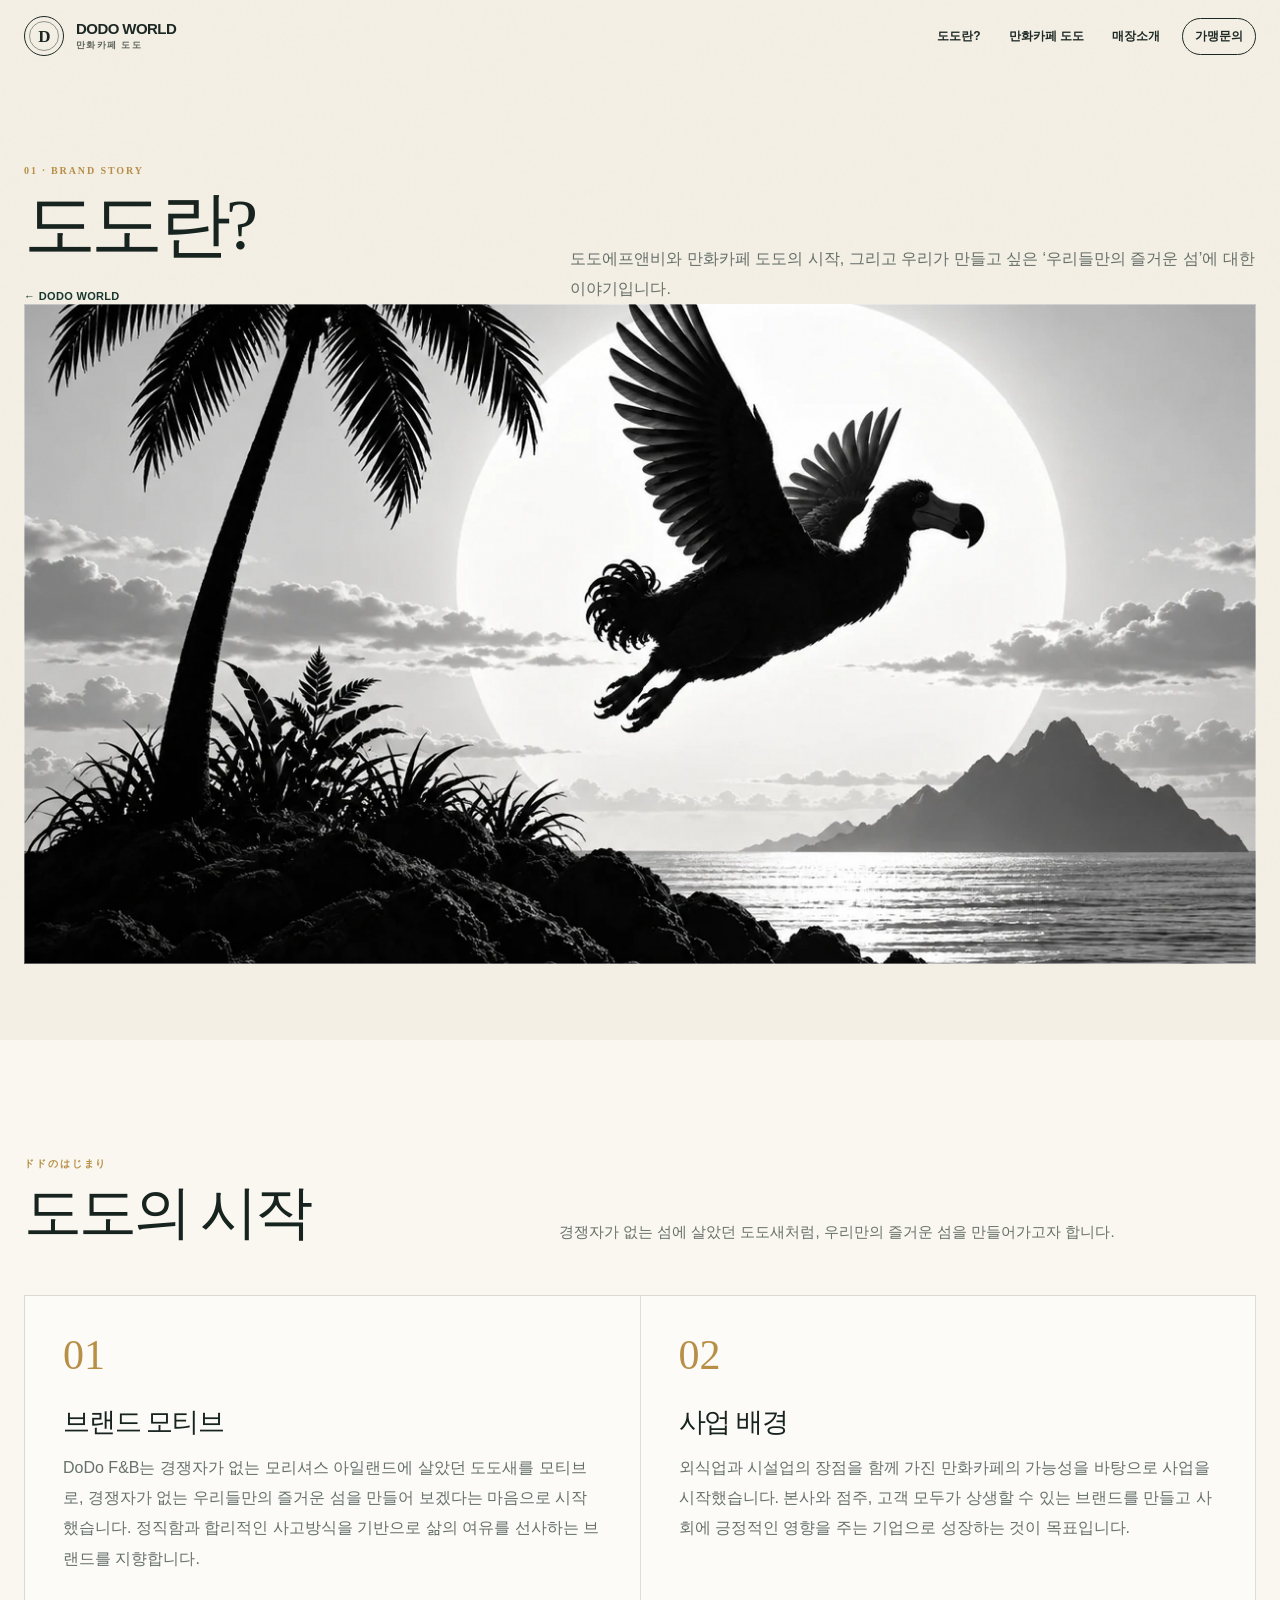
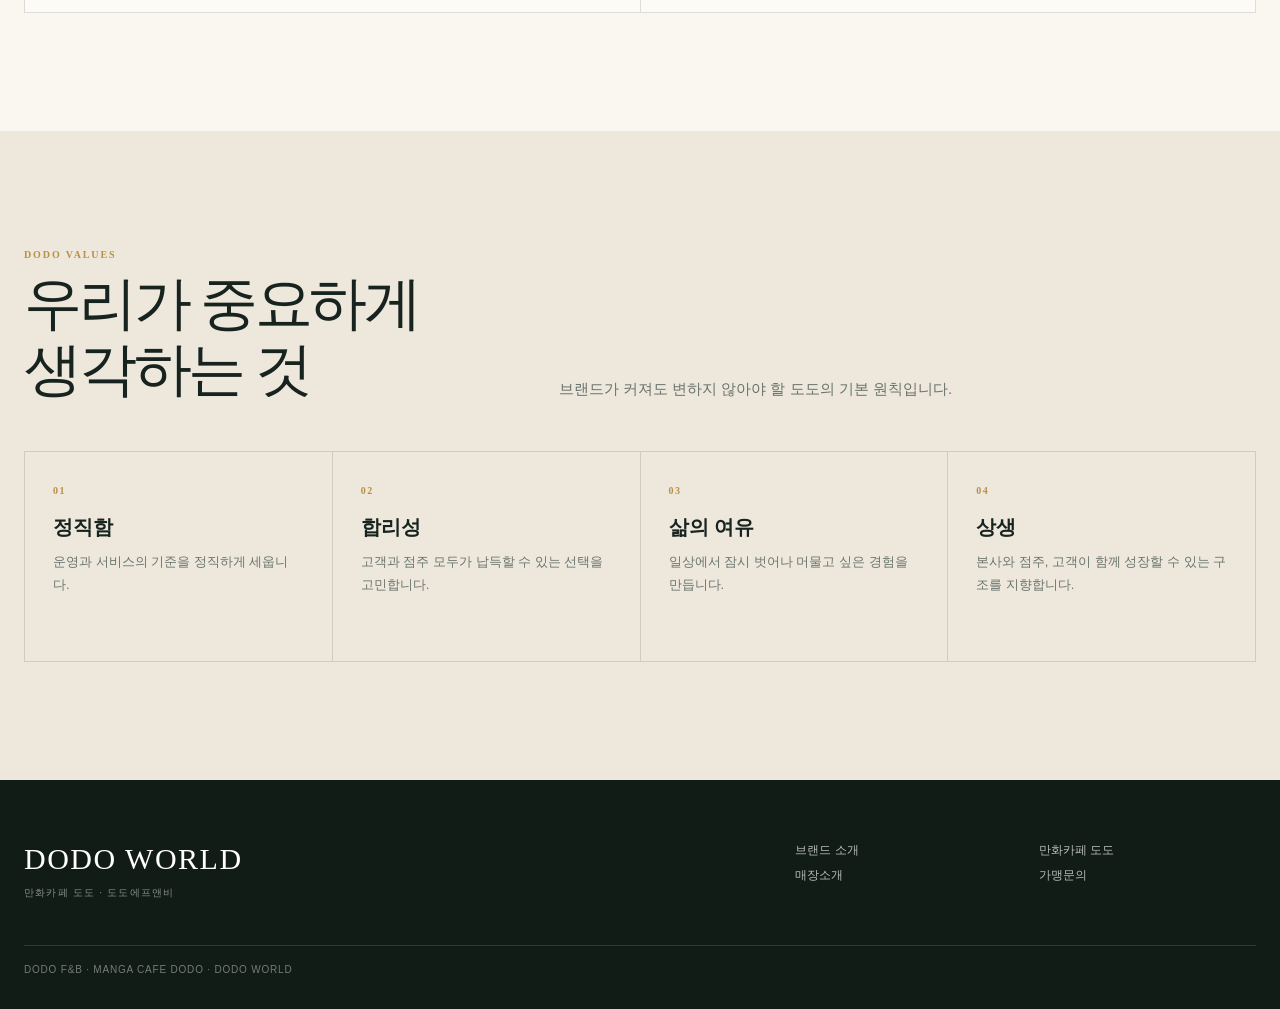
==== about.html @ fb788128 "Add files via upload" ====
<!doctype html><html lang="ko"><head>
<meta charset="utf-8"><meta name="viewport" content="width=device-width,initial-scale=1">
<meta name="theme-color" content="#17372f"><title>도도란? | DODO WORLD</title>
<link rel="stylesheet" href="assets/style.css"><script>
/* DODO V11: CMS 데이터를 문서 파싱과 동시에 먼저 불러와 이미지 표시 지연을 줄입니다. */
window.__DODO_CMS_EARLY__ = fetch("/cms-public/content", {
  method: "GET",
  cache: "no-store",
  credentials: "omit",
  headers: {"Accept":"application/json"}
}).then(function(r){
  if(!r.ok) throw new Error("public cms api failed");
  return r.json();
}).then(function(j){
  if(!j || !j.ok || !j.content) throw new Error("invalid cms response");
  var d = j.content;
  var page = (location.pathname.split("/").pop() || "index.html").toLowerCase();
  var keys = [];

  if(page === "index.html" || page === ""){
    keys = ["home.v2_hero_image", "home.feature3_image"];
  }else if(page === "cafe.html"){
    keys = ["cafe.hero_image", "cafe.food_image"];
  }else if(page === "about.html"){
    keys = ["about.hero_image"];
  }else if(page === "stores.html"){
    keys = ["stores.next_image"];
  }

  window.__DODO_CMS_PRELOAD_HOLD__ = [];
  keys.forEach(function(k){
    var src = d[k];
    if(!src) return;
    var img = new Image();
    img.decoding = "async";
    try { img.fetchPriority = "high"; } catch(e){}
    img.src = src;
    window.__DODO_CMS_PRELOAD_HOLD__.push(img);
  });

  return d;
}).catch(function(){
  return null;
});
</script>
</head><body>
<header class="navbar light">
  <div class="container nav-inner">
    <a class="brand" href="index.html">
      <span class="brand-seal">D</span>
      <span class="brand-copy"><strong data-cms="global.site_name">DODO WORLD</strong><small data-cms="global.logo_subtitle">만화카페 도도</small></span>
    </a>
    <nav class="nav-links">
      <a href="about.html">도도란?</a><a href="cafe.html">만화카페 도도</a><a href="stores.html">매장소개</a><a class="nav-cta" href="franchise.html">가맹문의</a>
    </nav>
    <button class="menu-btn" type="button" aria-label="메뉴">☰</button>
  </div>
  <div class="mobile-menu">
    <a href="about.html">도도란?</a><a href="cafe.html">만화카페 도도</a><a href="stores.html">매장소개</a><a href="franchise.html">가맹문의</a>
  </div>
</header>
<main>
<section class="sub-hero"><div class="container">
  <div class="sub-hero-grid"><div><div class="eyebrow">01 · BRAND STORY</div><h1 data-cms="about.page_title">도도란?</h1><a class="back-link" href="index.html">← DODO WORLD</a></div><p data-cms="about.page_desc">도도에프앤비와 만화카페 도도의 시작, 그리고 우리가 만들고 싶은 우리들만의 즐거운 섬에 대한 이야기입니다.</p></div>
  <div class="sub-photo reveal"><img data-cms-src="about.hero_image" src="assets/images/v2-dodo.webp" alt=""></div>
</div></section>

<section class="section"><div class="container">
  <div class="section-head reveal"><div><div class="eyebrow" data-cms="about.v2_jp">ドドのはじまり</div><h2 data-cms="about.begin_title">도도의 시작</h2></div><p data-cms="about.v2_quote">경쟁자가 없는 섬에 살았던 도도새처럼, 우리만의 즐거운 섬을 만들어가고자 합니다.</p></div>
  <div class="editorial-grid">
    <article class="editorial-card reveal"><div class="editorial-no">01</div><h3 data-cms="about.motif_title">브랜드 모티브</h3><p data-cms="about.motif_desc">DoDo F&B는 경쟁자가 없는 모리셔스 아일랜드에 살았던 도도새를 모티브로 시작했습니다.</p></article>
    <article class="editorial-card reveal"><div class="editorial-no">02</div><h3 data-cms="about.background_title">사업 배경</h3><p data-cms="about.background_desc">외식업과 시설업의 장점을 함께 가진 만화카페의 가능성을 바탕으로 사업을 시작했습니다.</p></article>
  </div>
</div></section>

<section class="section alt" data-cms-visible="about.show_values"><div class="container">
  <div class="section-head reveal"><div><div class="eyebrow">DODO VALUES</div><h2 data-cms="about.values_title" data-cms-html="1">우리가 중요하게<br>생각하는 것</h2></div><p data-cms="about.values_desc">브랜드가 커져도 변하지 않아야 할 도도의 기본 원칙입니다.</p></div>
  <div class="content-list">
    <div class="content-item reveal"><span>01</span><h3 data-cms="about.value1_title">정직함</h3><p data-cms="about.value1_desc">운영과 서비스의 기준을 정직하게 세웁니다.</p></div>
    <div class="content-item reveal"><span>02</span><h3 data-cms="about.value2_title">합리성</h3><p data-cms="about.value2_desc">고객과 점주 모두가 납득할 수 있는 선택을 고민합니다.</p></div>
    <div class="content-item reveal"><span>03</span><h3 data-cms="about.value3_title">삶의 여유</h3><p data-cms="about.value3_desc">일상에서 잠시 벗어나 머물고 싶은 경험을 만듭니다.</p></div>
    <div class="content-item reveal"><span>04</span><h3 data-cms="about.value4_title">상생</h3><p data-cms="about.value4_desc">본사와 점주, 고객이 함께 성장할 수 있는 구조를 지향합니다.</p></div>
  </div>
</div></section>
</main><footer class="footer"><div class="container">
  <div class="footer-grid">
    <div><div class="footer-brand">DODO WORLD<small>만화카페 도도 · 도도에프앤비</small></div></div>
    <div class="footer-links"><a href="about.html">브랜드 소개</a><a href="cafe.html">만화카페 도도</a><a href="stores.html">매장소개</a><a href="franchise.html">가맹문의</a></div>
  </div>
  <div class="footer-bottom" data-cms="global.footer">DODO F&B · MANGA CAFE DODO · DODO WORLD</div>
</div></footer>
<script src="assets/default-content.js"></script><script src="assets/cms.js?v=20261021-v11"></script><script src="assets/app.js"></script></body></html>
---- assets/style.css ----
:root{
  --forest:#17372f;
  --forest-2:#24483e;
  --gold:#b78f47;
  --paper:#f4efe4;
  --paper-soft:#faf7f0;
  --ink:#1c2824;
  --ink-soft:#58635e;
  --line:rgba(28,40,36,.14);
  --white:#fff;
  --heading-color:#1c2824;
  --body-color:#1c2824;
  --muted-color:#68716b;
  --nav-color:#2f413a;
  --body-size:16px;
  --h1-size:76px;
  --h2-size:58px;
  --card-title-size:24px;
  --radius:26px;
  --shadow:0 28px 90px rgba(17,31,26,.13);
  --soft-shadow:0 12px 38px rgba(17,31,26,.07);
}
*{box-sizing:border-box}
html{scroll-behavior:smooth}
body{
  margin:0;background:var(--paper-soft);color:var(--body-color);font-size:var(--body-size);
  font-family:Pretendard,"Noto Sans KR","Apple SD Gothic Neo","Malgun Gothic",sans-serif;
  -webkit-font-smoothing:antialiased;text-rendering:optimizeLegibility;
}
body:before{
  content:"";position:fixed;inset:0;pointer-events:none;z-index:9999;opacity:.025;
  background-image:url("data:image/svg+xml,%3Csvg viewBox='0 0 180 180' xmlns='http://www.w3.org/2000/svg'%3E%3Cfilter id='n'%3E%3CfeTurbulence type='fractalNoise' baseFrequency='.8' numOctaves='3' stitchTiles='stitch'/%3E%3C/filter%3E%3Crect width='100%25' height='100%25' filter='url(%23n)' opacity='.5'/%3E%3C/svg%3E")
}
a{color:inherit;text-decoration:none}
img{display:block;width:100%;height:100%;object-fit:cover}
button,input,textarea,select{font:inherit}
.container{width:min(1240px,calc(100% - 48px));margin:auto}
.serif{font-family:"Noto Serif KR","Nanum Myeongjo","Times New Roman",serif}
.eyebrow{font:700 10px/1.2 Georgia,serif;letter-spacing:.19em;color:var(--gold)}
.jp{font-family:"Noto Serif JP","Yu Mincho","Hiragino Mincho ProN",serif;letter-spacing:.12em}
.cms-hidden{display:none!important}

/* NAV */
.navbar{
  position:fixed;top:0;left:0;right:0;z-index:1000;padding:16px 0;
  transition:.35s ease;color:#fff;
}
.navbar.is-scrolled{background:rgba(248,245,237,.9);backdrop-filter:blur(18px);border-bottom:1px solid var(--line);color:var(--ink)}
.navbar.light{color:var(--ink)}
.nav-inner{display:flex;align-items:center;justify-content:space-between;gap:24px}
.brand{display:flex;align-items:center;gap:12px;font-weight:900;letter-spacing:-.035em}
.brand-seal{
  width:40px;height:40px;display:grid;place-items:center;border-radius:50%;
  border:1px solid currentColor;font:700 17px/1 Georgia,serif;position:relative
}
.brand-seal:after{content:"";position:absolute;inset:4px;border:1px solid currentColor;border-radius:50%;opacity:.45}
.brand-copy strong{display:block;font-size:15px}
.brand-copy small{display:block;font-size:9px;letter-spacing:.15em;opacity:.7;margin-top:2px}
.nav-links{display:flex;align-items:center;gap:4px}
.nav-links a{padding:9px 12px;border-radius:999px;font-size:12px;font-weight:800}
.nav-links a:hover{background:rgba(255,255,255,.12)}
.navbar.is-scrolled .nav-links a:hover,.navbar.light .nav-links a:hover{background:rgba(23,55,47,.07)}
.nav-links .nav-cta{border:1px solid currentColor;margin-left:6px}
.menu-btn{display:none;border:0;background:transparent;color:inherit;font-size:21px;cursor:pointer;padding:6px}
.mobile-menu{display:none}

/* HOME HERO */
.home-hero{min-height:100svh;position:relative;overflow:hidden;background:#101915}
.hero-media{position:absolute;inset:0}
.hero-media img{filter:saturate(.82) contrast(1.03);transform:scale(1.015)}
.hero-media:after{
  content:"";position:absolute;inset:0;
  background:linear-gradient(90deg,rgba(8,20,16,.88) 0%,rgba(8,20,16,.64) 40%,rgba(8,20,16,.10) 78%,rgba(8,20,16,.26) 100%)
}
.hero-content{position:relative;z-index:2;min-height:100svh;display:flex;align-items:center;padding:130px 0 84px}
.hero-copy{width:min(720px,72%)}
.hero-copy .eyebrow{color:#d7ba7a;margin-bottom:26px}
.hero-title{
  color:#fff;font-family:"Noto Serif KR","Nanum Myeongjo",serif;font-weight:500;
  font-size:clamp(46px,6.8vw,var(--h1-size));line-height:1.13;letter-spacing:-.058em;margin:0 0 24px
}
.hero-desc{max-width:620px;color:rgba(255,255,255,.73);font-size:16px;line-height:1.85;margin:0 0 34px}
.hero-actions{display:flex;gap:10px;flex-wrap:wrap}
.btn{
  display:inline-flex;align-items:center;justify-content:center;gap:10px;
  min-height:46px;padding:0 18px;border-radius:999px;font-size:12px;font-weight:900;
  transition:.25s ease;border:1px solid transparent
}
.btn-primary{background:#fff;color:#192720}
.btn-primary:hover{transform:translateY(-2px);box-shadow:0 10px 30px rgba(0,0,0,.18)}
.btn-ghost{border-color:rgba(255,255,255,.42);color:#fff;background:rgba(255,255,255,.04)}
.btn-ghost:hover{background:rgba(255,255,255,.10)}
.hero-note{
  position:absolute;right:30px;bottom:40px;z-index:3;color:rgba(255,255,255,.65);
  writing-mode:vertical-rl;font:500 10px/1.4 Georgia,serif;letter-spacing:.2em
}
.hero-ticket{
  position:absolute;right:6%;top:50%;transform:translateY(-50%) rotate(3deg);z-index:3;
  width:170px;padding:18px 16px;background:rgba(247,241,228,.94);color:#23352d;
  border:1px solid rgba(255,255,255,.65);box-shadow:0 18px 50px rgba(0,0,0,.24)
}
.hero-ticket:before,.hero-ticket:after{content:"";position:absolute;left:0;right:0;border-top:1px dashed rgba(35,53,45,.25)}
.hero-ticket:before{top:54px}.hero-ticket:after{bottom:44px}
.ticket-jp{font-family:"Yu Mincho","Noto Serif JP",serif;font-size:13px;letter-spacing:.16em}
.ticket-no{font:400 46px/1 Georgia,serif;margin:26px 0 18px;color:var(--gold)}
.ticket-foot{font-size:9px;letter-spacing:.17em;color:#6b756f}

/* SECTION BASE */
.section{padding:118px 0}
.section.alt{background:#eee8dc}
.section.dark{background:#17251f;color:#fff}
.section-head{display:grid;grid-template-columns:.8fr 1.2fr;gap:70px;align-items:end;margin-bottom:48px}
.section-head h2,.editorial-title{
  color:var(--heading-color);font-family:"Noto Serif KR","Nanum Myeongjo",serif;
  font-size:clamp(36px,5.2vw,var(--h2-size));line-height:1.14;letter-spacing:-.055em;font-weight:500;margin:10px 0 0
}
.section.dark .section-head h2{color:#fff}
.section-head p{margin:0;color:var(--muted-color);line-height:1.9;font-size:15px;max-width:620px}
.section.dark .section-head p{color:rgba(255,255,255,.68)}

/* EXPERIENCE */
.experience-grid{display:grid;grid-template-columns:1.15fr .85fr;gap:18px}
.large-photo,.stack-photo{position:relative;border-radius:var(--radius);overflow:hidden;box-shadow:var(--soft-shadow)}
.large-photo{min-height:610px}
.stack{display:grid;grid-template-rows:1fr 1fr;gap:18px}
.stack-photo{min-height:296px}
.photo-overlay{position:absolute;inset:0;background:linear-gradient(180deg,transparent 42%,rgba(8,21,17,.82))}
.photo-caption{position:absolute;left:24px;right:24px;bottom:22px;color:#fff;z-index:2}
.photo-caption .eyebrow{color:#d6bb84}.photo-caption h3{font-size:var(--card-title-size);letter-spacing:-.04em;margin:7px 0 4px}
.photo-caption p{font-size:12px;line-height:1.65;color:rgba(255,255,255,.75);margin:0}

/* BRAND STORY */
.story-layout{display:grid;grid-template-columns:.92fr 1.08fr;gap:0;border:1px solid var(--line);background:#fff;box-shadow:var(--shadow)}
.story-image{min-height:620px;position:relative}
.story-image .vertical-jp{
  position:absolute;top:26px;left:24px;writing-mode:vertical-rl;background:rgba(250,247,240,.9);
  padding:16px 8px;font-family:"Yu Mincho","Noto Serif JP",serif;font-size:11px;letter-spacing:.14em;color:#344b42
}
.story-copy{padding:70px 64px;display:flex;flex-direction:column;justify-content:center}
.story-copy h2{font-family:"Noto Serif KR","Nanum Myeongjo",serif;font-size:clamp(38px,5vw,62px);font-weight:500;letter-spacing:-.055em;line-height:1.12;margin:10px 0 24px}
.story-copy p{color:#65706a;line-height:1.95;margin:0 0 28px}
.story-rule{display:flex;align-items:center;gap:12px;color:var(--gold);font:700 10px/1 Georgia,serif;letter-spacing:.18em;margin-bottom:10px}
.story-rule:before{content:"";width:44px;height:1px;background:var(--gold)}

/* STORES PREVIEW */
.store-preview-grid,.store-grid{display:grid;grid-template-columns:repeat(3,1fr);gap:18px}
.store-card{background:#fff;border:1px solid var(--line);box-shadow:var(--soft-shadow);overflow:hidden;transition:.28s ease}
.store-card:hover{transform:translateY(-6px);box-shadow:0 22px 58px rgba(17,31,26,.12)}
.store-card .photo{height:340px;position:relative}
.store-card .photo:after{content:"";position:absolute;inset:0;background:linear-gradient(180deg,transparent 55%,rgba(7,17,14,.20))}
.store-card .body{padding:23px}
.store-card h3{font-size:var(--card-title-size);letter-spacing:-.045em;margin:8px 0 9px}
.store-card p{color:#6d7771;font-size:13px;line-height:1.7;margin:0}
.store-detail{display:grid;gap:5px;margin-top:13px;color:#707a74;font-size:11px;line-height:1.6}
.meta{display:flex;gap:6px;flex-wrap:wrap;margin-top:14px}
.tag{font-size:10px;font-weight:800;padding:6px 9px;border-radius:999px;background:#eef0e8;color:#435b50}
.store-map-btn{display:inline-flex;margin-top:15px;font-size:11px;font-weight:900;color:var(--forest);border-bottom:1px solid rgba(23,55,47,.3)}
.store-section-foot{display:flex;justify-content:flex-end;margin-top:24px}

/* FRANCHISE */
.franchise-band{display:grid;grid-template-columns:1.05fr .95fr;min-height:580px;background:#1a2a23;color:#fff;overflow:hidden}
.franchise-visual{position:relative}
.franchise-visual:after{content:"";position:absolute;inset:0;background:linear-gradient(90deg,transparent 45%,rgba(26,42,35,.68))}
.franchise-copy{padding:72px 64px;display:flex;flex-direction:column;justify-content:center}
.franchise-copy .eyebrow{color:#d4b67b}
.franchise-copy h2{font-family:"Noto Serif KR","Nanum Myeongjo",serif;font-size:clamp(38px,5vw,64px);line-height:1.12;letter-spacing:-.055em;font-weight:500;margin:10px 0 22px}
.franchise-copy p{color:rgba(255,255,255,.70);line-height:1.9;margin:0 0 30px}

/* SUBPAGE HERO */
.sub-hero{padding:165px 0 76px;background:#f4efe4}
.sub-hero-grid{display:grid;grid-template-columns:.82fr 1.18fr;gap:70px;align-items:end}
.sub-hero h1{font-family:"Noto Serif KR","Nanum Myeongjo",serif;font-size:clamp(48px,7vw,var(--h1-size));line-height:1.02;font-weight:500;letter-spacing:-.065em;margin:12px 0 0;color:var(--heading-color)}
.sub-hero p{margin:0;color:#66706a;line-height:1.9;font-size:16px}
.sub-photo{height:min(62vw,660px);max-height:660px;overflow:hidden;position:relative}
.sub-photo:after{content:"";position:absolute;inset:0;border:1px solid rgba(255,255,255,.35);pointer-events:none}
.back-link{display:inline-flex;margin-top:28px;font-size:11px;font-weight:900;letter-spacing:.03em;color:var(--forest)}

/* EDITORIAL CARDS */
.editorial-grid{display:grid;grid-template-columns:repeat(2,1fr);border-top:1px solid var(--line);border-left:1px solid var(--line)}
.editorial-card{padding:38px;border-right:1px solid var(--line);border-bottom:1px solid var(--line);background:rgba(255,255,255,.55);min-height:310px}
.editorial-no{font:400 42px/1 Georgia,serif;color:var(--gold)}
.editorial-card h3{font-family:"Noto Serif KR","Nanum Myeongjo",serif;font-size:27px;font-weight:500;letter-spacing:-.04em;margin:28px 0 13px}
.editorial-card p{color:#67716c;line-height:1.9;margin:0}

/* CAFE */
.cafe-mosaic{display:grid;grid-template-columns:1.1fr .9fr;grid-template-rows:330px 330px;gap:14px}
.cafe-mosaic figure{margin:0;overflow:hidden;position:relative}
.cafe-mosaic figure:first-child{grid-row:1/3}
.cafe-mosaic figcaption{position:absolute;left:18px;bottom:16px;background:rgba(247,243,234,.92);padding:8px 11px;font-size:10px;font-weight:900;letter-spacing:.08em}
.content-list{display:grid;grid-template-columns:repeat(4,1fr);border-top:1px solid var(--line);border-left:1px solid var(--line)}
.content-item{padding:28px;border-right:1px solid var(--line);border-bottom:1px solid var(--line);min-height:210px}
.content-item span{font:700 10px/1 Georgia,serif;color:var(--gold);letter-spacing:.16em}
.content-item h3{font-size:20px;margin:16px 0 10px}.content-item p{font-size:13px;line-height:1.75;color:#6a746e;margin:0}
.food-layout{display:grid;grid-template-columns:1fr 1fr;gap:0;background:#fff;border:1px solid var(--line)}
.food-image{min-height:560px}.food-copy{padding:64px;display:flex;flex-direction:column;justify-content:center}
.food-copy h2{font-family:"Noto Serif KR","Nanum Myeongjo",serif;font-size:clamp(38px,5vw,60px);font-weight:500;letter-spacing:-.055em;line-height:1.12;margin:10px 0 20px}
.food-copy p{color:#68716c;line-height:1.9}
.menu-chips{display:flex;flex-wrap:wrap;gap:7px;margin:24px 0}.menu-chips span{font-size:11px;font-weight:800;padding:8px 11px;border:1px solid var(--line);border-radius:999px;background:#faf7f0}

/* FRANCHISE PAGE */
.trust-band{display:grid;grid-template-columns:1fr 1fr;background:#17251f;color:#fff}
.trust-copy{padding:68px}.trust-copy h2{font-family:"Noto Serif KR","Nanum Myeongjo",serif;font-size:clamp(40px,5vw,62px);font-weight:500;letter-spacing:-.055em;line-height:1.1;margin:10px 0 20px}.trust-copy p{color:rgba(255,255,255,.68);line-height:1.9}
.trust-image{min-height:560px}
.form-panel{display:grid;grid-template-columns:.78fr 1.22fr;border:1px solid var(--line);background:#fff}
.form-side{padding:54px;background:#efe8db}.form-side h3{font-family:"Noto Serif KR","Nanum Myeongjo",serif;font-size:34px;line-height:1.2;letter-spacing:-.04em;margin:10px 0 18px}.form-side p{color:#69736d;line-height:1.8}
.form{padding:48px;display:grid;grid-template-columns:1fr 1fr;gap:14px}.field{display:flex;flex-direction:column;gap:7px}.field.full{grid-column:1/-1}.field label{font-size:11px;font-weight:900}.field input,.field select,.field textarea{border:1px solid #d9d1c2;background:#fbf8f2;padding:13px 14px;outline:none}.field textarea{min-height:130px;resize:vertical}
.franchise-contact{display:grid;gap:7px;margin-top:20px;font-size:12px;color:#5f6a64}

/* FOOTER */
.footer{background:#111c17;color:#fff;padding:62px 0 34px}
.footer-grid{display:grid;grid-template-columns:1.2fr .8fr;gap:80px}
.footer-brand{font-family:Georgia,serif;font-size:30px;letter-spacing:.05em}.footer-brand small{display:block;font:500 10px/1.6 Pretendard,sans-serif;color:rgba(255,255,255,.5);letter-spacing:.12em;margin-top:9px}
.footer-links{display:grid;grid-template-columns:1fr 1fr;gap:8px 26px;align-content:start}.footer-links a{font-size:12px;color:rgba(255,255,255,.7)}
.footer-bottom{margin-top:44px;padding-top:18px;border-top:1px solid rgba(255,255,255,.12);font-size:10px;color:rgba(255,255,255,.42);letter-spacing:.08em}

/* REVEAL */
.reveal{opacity:0;transform:translateY(24px);transition:.8s cubic-bezier(.2,.65,.2,1)}
.reveal.show{opacity:1;transform:none}

/* RESPONSIVE */
@media(max-width:980px){
  .nav-links{display:none}.menu-btn{display:block}
  .mobile-menu.open{display:grid;position:fixed;top:68px;left:14px;right:14px;background:#f7f3ea;color:var(--ink);padding:14px;border:1px solid var(--line);box-shadow:var(--shadow);z-index:999}
  .mobile-menu a{padding:12px 10px;border-bottom:1px solid var(--line);font-size:13px;font-weight:800}
  .hero-copy{width:80%}.hero-ticket{display:none}
  .section-head,.sub-hero-grid{grid-template-columns:1fr;gap:20px}
  .experience-grid,.story-layout,.franchise-band,.food-layout,.trust-band,.form-panel{grid-template-columns:1fr}
  .large-photo{min-height:520px}.story-image,.franchise-visual,.food-image,.trust-image{min-height:480px}
  .store-preview-grid,.store-grid{grid-template-columns:1fr 1fr}
  .content-list{grid-template-columns:1fr 1fr}
  .footer-grid{grid-template-columns:1fr;gap:32px}
}
@media(max-width:640px){
  .container{width:min(100% - 28px,1240px)}
  .navbar{padding:11px 0}.brand-seal{width:36px;height:36px}.brand-copy strong{font-size:13px}
  .hero-content{align-items:flex-end;padding:105px 0 68px}
  .hero-copy{width:100%}.hero-title{font-size:clamp(40px,12vw,58px)}.hero-desc{font-size:14px}
  .hero-media:after{background:linear-gradient(180deg,rgba(8,20,16,.15),rgba(8,20,16,.86) 70%)}
  .hero-note{display:none}
  .section{padding:78px 0}
  .section-head{margin-bottom:30px}
  .experience-grid{grid-template-columns:1fr}.large-photo{min-height:470px}.stack-photo{min-height:260px}
  .story-copy,.franchise-copy,.food-copy,.trust-copy{padding:38px 25px}
  .story-image,.franchise-visual,.food-image,.trust-image{min-height:390px}
  .store-preview-grid,.store-grid{grid-template-columns:1fr}
  .store-card .photo{height:300px}
  .sub-hero{padding:125px 0 60px}.sub-photo{height:520px}
  .editorial-grid,.content-list{grid-template-columns:1fr}
  .editorial-card{min-height:auto}
  .cafe-mosaic{grid-template-columns:1fr;grid-template-rows:410px 260px 260px}.cafe-mosaic figure:first-child{grid-row:auto}
  .form{grid-template-columns:1fr;padding:28px}.field.full{grid-column:auto}.form-side{padding:32px 24px}
  .footer{padding-top:48px}.footer-links{grid-template-columns:1fr}
}

/* Real inquiry form */
.privacy-box{margin-top:2px}
.privacy-check{display:flex!important;align-items:flex-start;gap:9px;font-size:12px!important;line-height:1.55;cursor:pointer}
.privacy-check input{width:auto!important;margin-top:2px;accent-color:var(--forest)}
.privacy-detail{margin-top:8px;border-top:1px solid var(--line);padding-top:8px}
.privacy-detail summary{cursor:pointer;font-size:11px;font-weight:800;color:#65706a}
.privacy-detail p{font-size:11px!important;line-height:1.65!important;color:#7a837e!important;margin:8px 0 0!important}
.hp-field{position:absolute!important;left:-9999px!important;width:1px!important;height:1px!important;overflow:hidden!important}
.inquiry-status{display:none;margin-top:10px;padding:12px 14px;border-radius:10px;font-size:12px;line-height:1.6}
.inquiry-status.show{display:block}
.inquiry-status.success{background:#e7f0e9;color:#23513d;border:1px solid #bdd3c4}
.inquiry-status.error{background:#f8e9e7;color:#8b3a33;border:1px solid #e6c6c1}
#inquirySubmit[disabled]{opacity:.58;cursor:not-allowed!important}
#inquirySubmit.is-loading:after{content:"";width:14px;height:14px;border:2px solid rgba(255,255,255,.38);border-top-color:#fff;border-radius:50%;animation:dodoSpin .7s linear infinite;margin-left:4px}
@keyframes dodoSpin{to{transform:rotate(360deg)}}
.hero-ticket{
  display:none !important;
}
/* DODO CMS 이미지 깜빡임 방지
   CMS 최신 이미지가 확정되기 전에는 HTML에 남아 있는 예전 기본 이미지를 숨깁니다. */
img[data-cms-src]{
  visibility:hidden;
  opacity:0;
}
img[data-cms-src].cms-image-ready{
  visibility:visible;
  opacity:1;
  transition:opacity .16s ease;
}
/* 만화카페 도도 - 모바일 메인 이미지 전체 보이기 */
@media (max-width: 640px){
  .sub-photo:has(img[data-cms-src="cafe.hero_image"]){
    height:auto !important;
    max-height:none !important;
  }

  .sub-photo img[data-cms-src="cafe.hero_image"]{
    width:100% !important;
    height:auto !important;
    object-fit:contain !important;
    object-position:center !important;
  }
}
/* 만화카페 도도 - 모바일 대표 이미지 원본 비율 전체 표시 */
@media (max-width:640px){
  .cafe-hero-photo{
    height:auto !important;
    min-height:0 !important;
    max-height:none !important;
    aspect-ratio:auto !important;
    overflow:visible !important;
  }

  .cafe-hero-photo img{
    display:block !important;
    width:100% !important;
    height:auto !important;
    max-height:none !important;
    object-fit:contain !important;
    object-position:center center !important;
  }
}
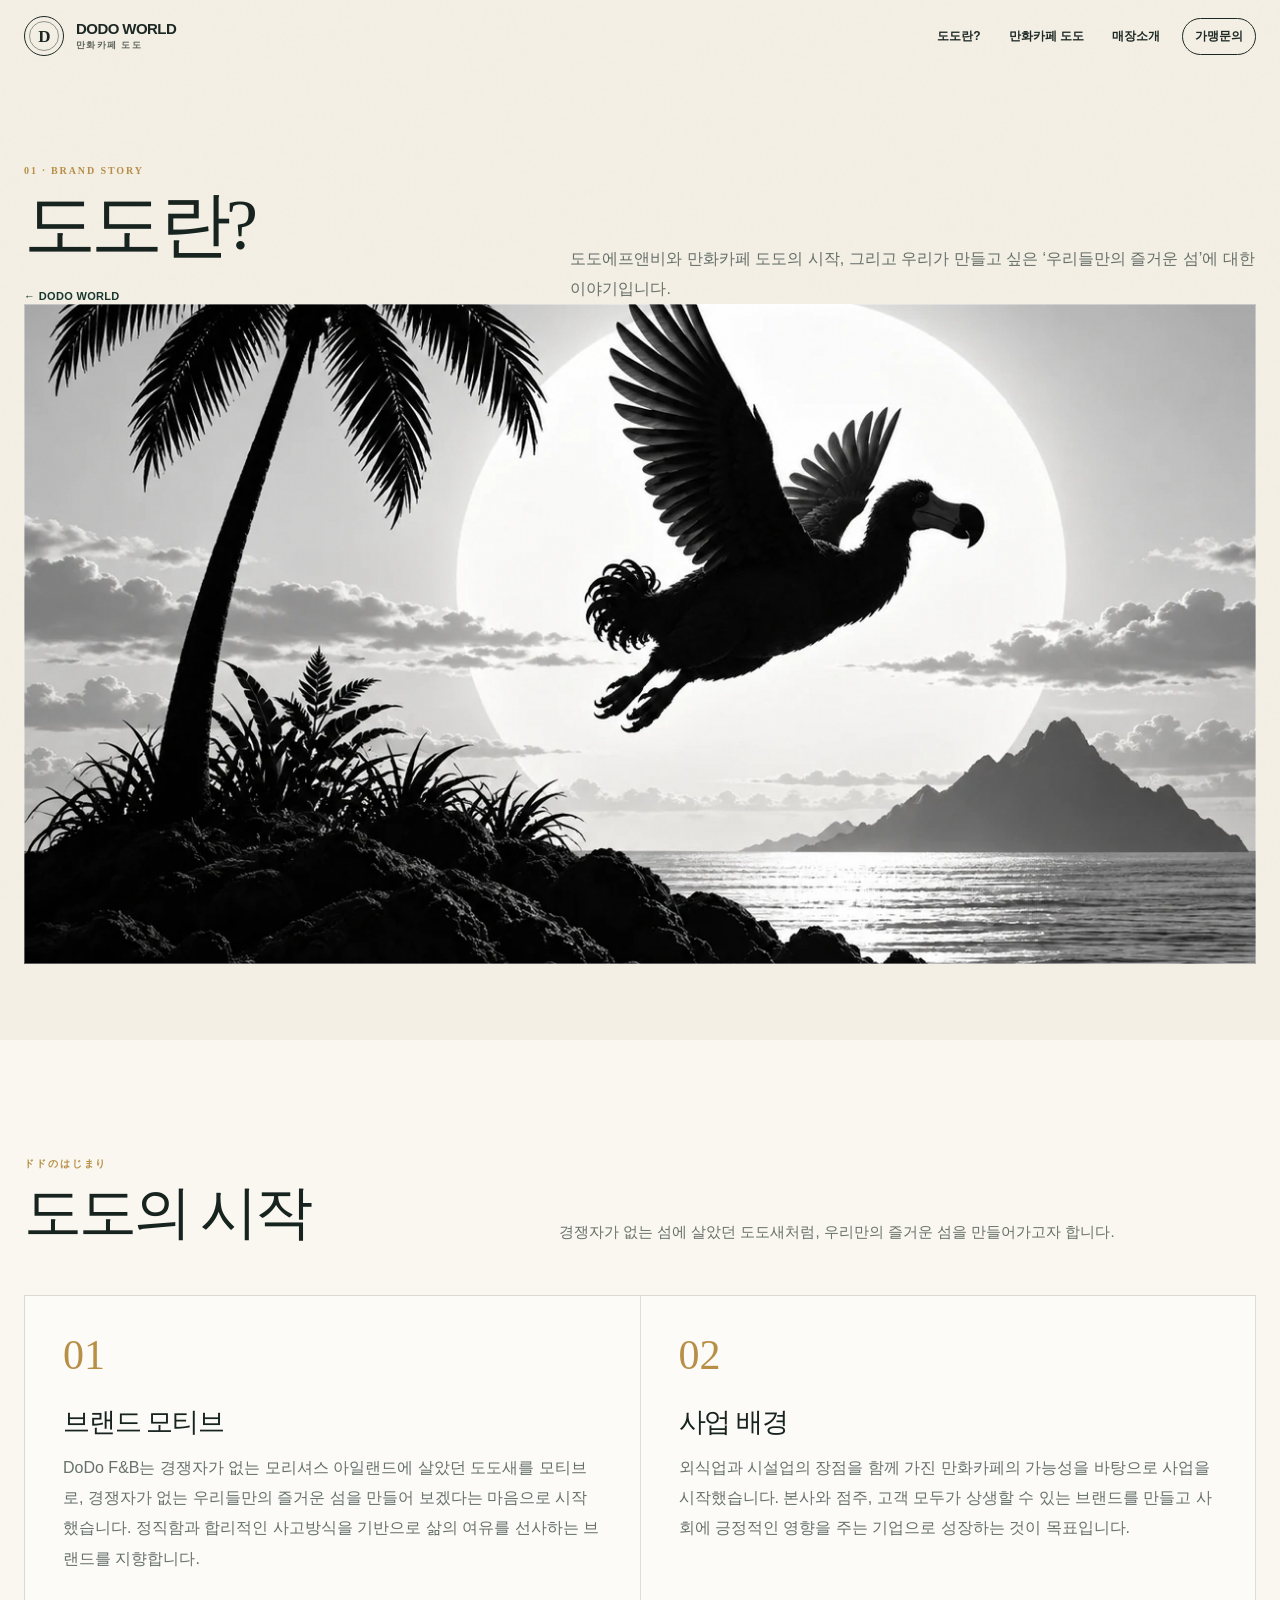
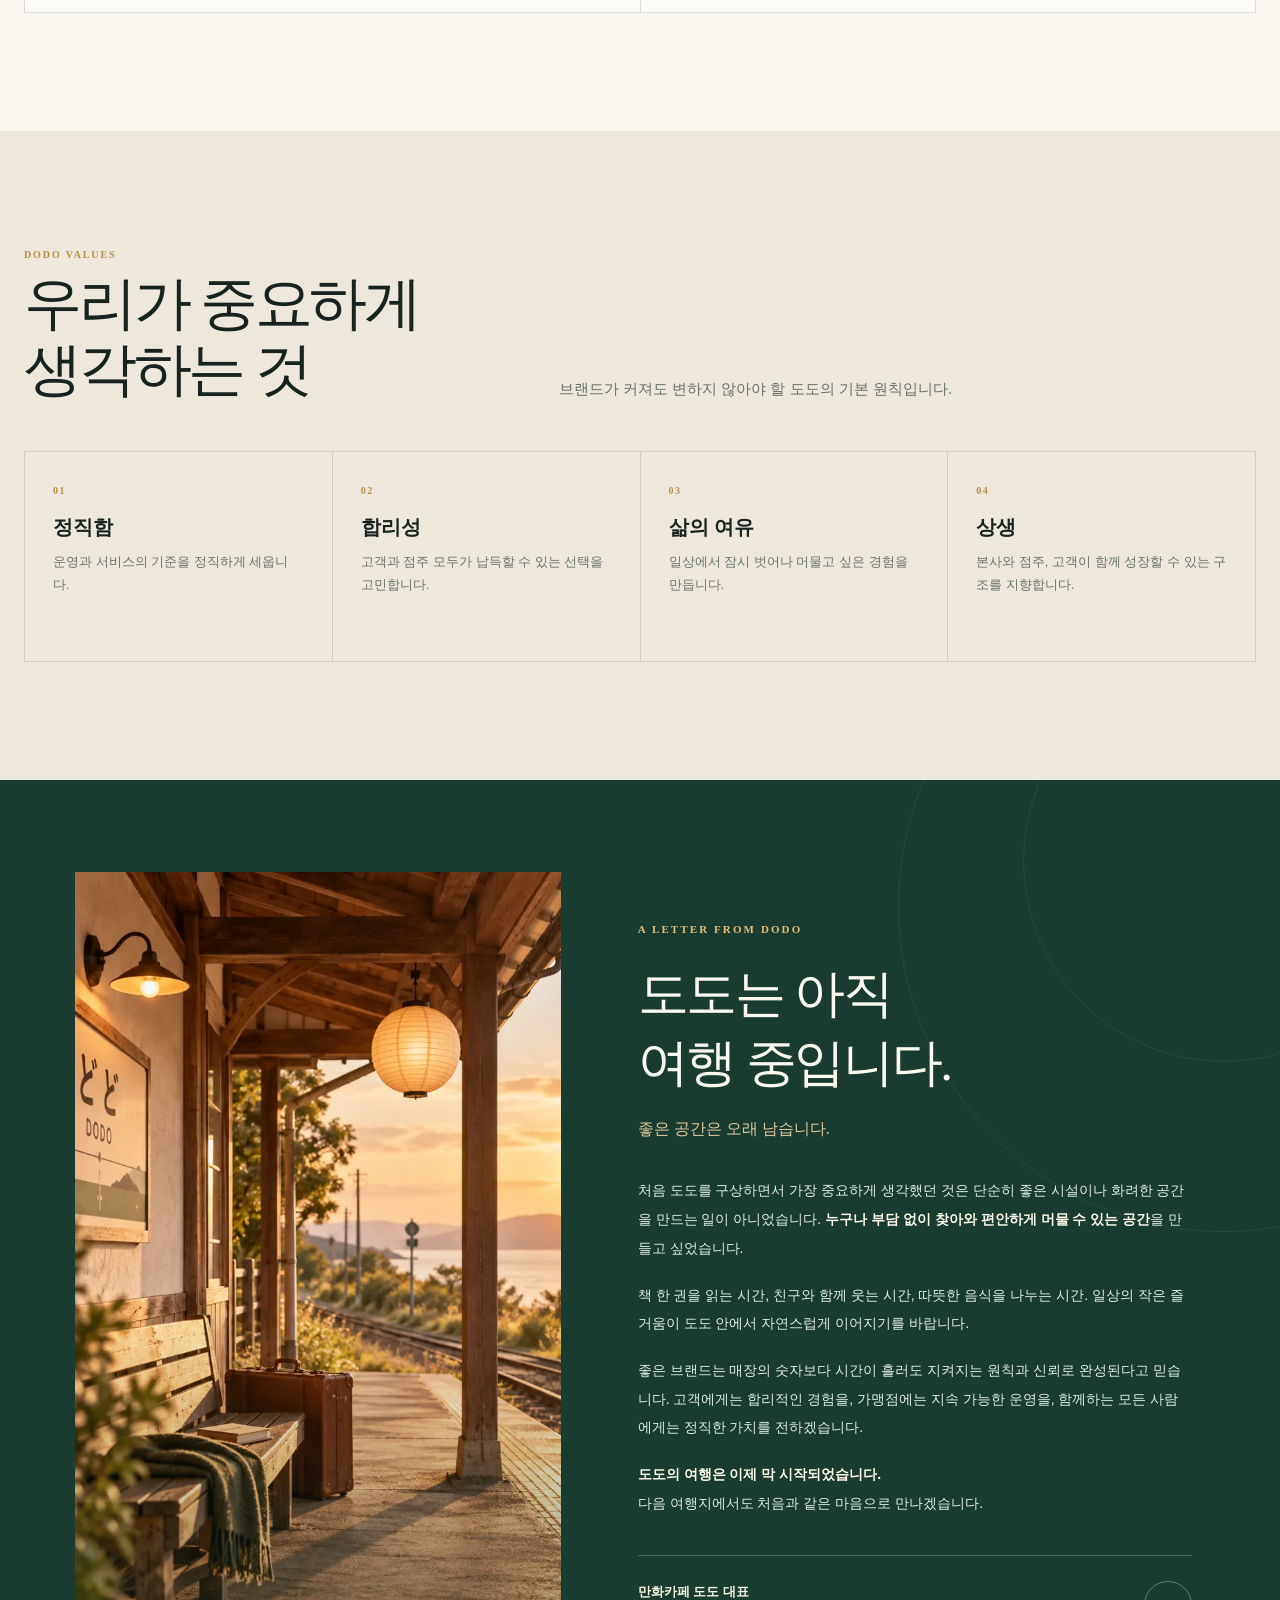
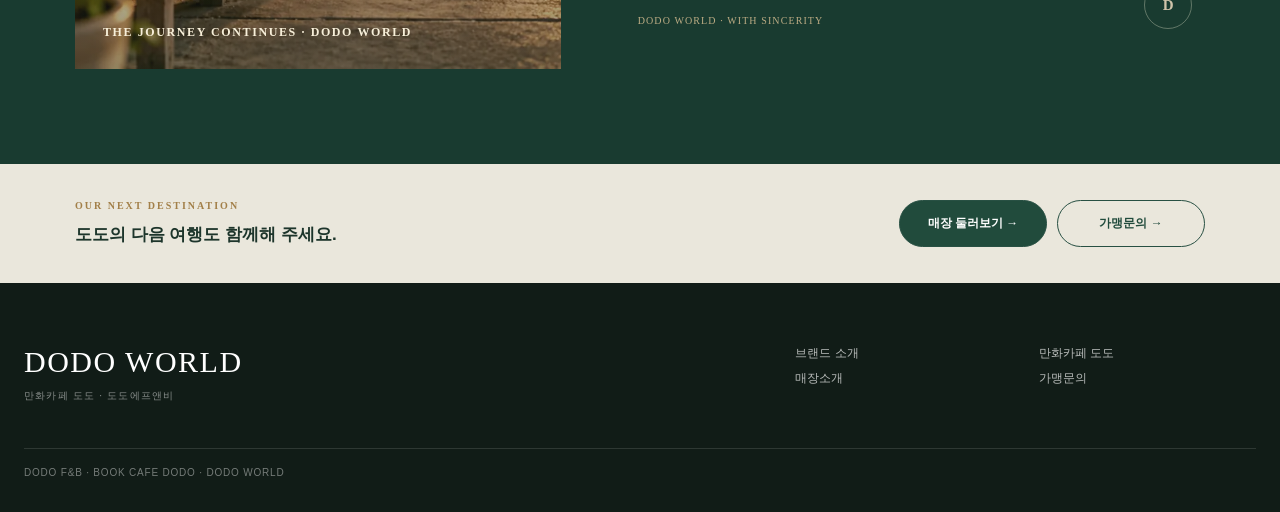
==== commit c57a4f13: "Update about.html" ====
--- a/about.html
+++ b/about.html
@@ -89,4 +89,5 @@
   </div>
   <div class="footer-bottom" data-cms="global.footer">DODO F&B · MANGA CAFE DODO · DODO WORLD</div>
 </div></footer>
-<script src="assets/default-content.js"></script><script src="assets/cms.js?v=20261021-v11"></script><script src="assets/app.js"></script></body></html>+  <script defer src="./about-extra.js"></script>
+<script src="assets/default-content.js"></script><script src="assets/cms.js?v=20261021-v11"></script><script src="assets/app.js"></script></body></html>
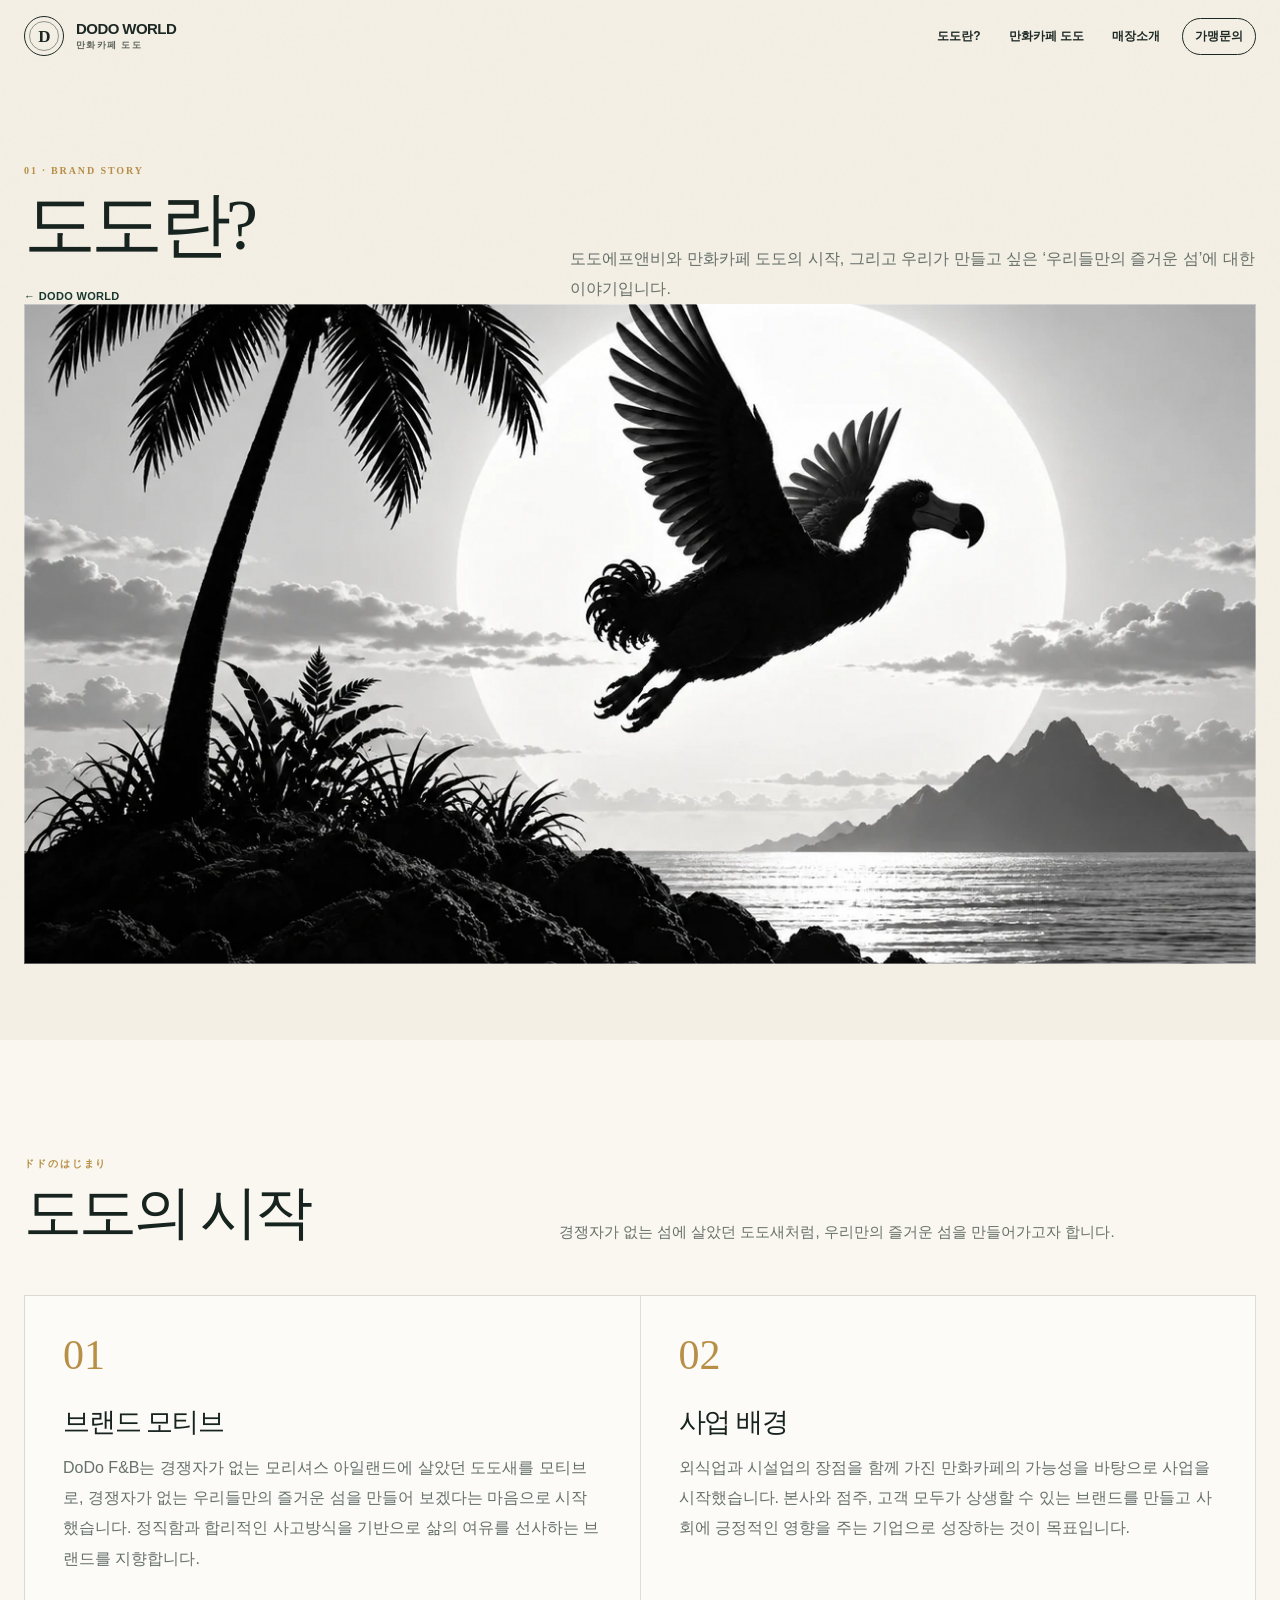
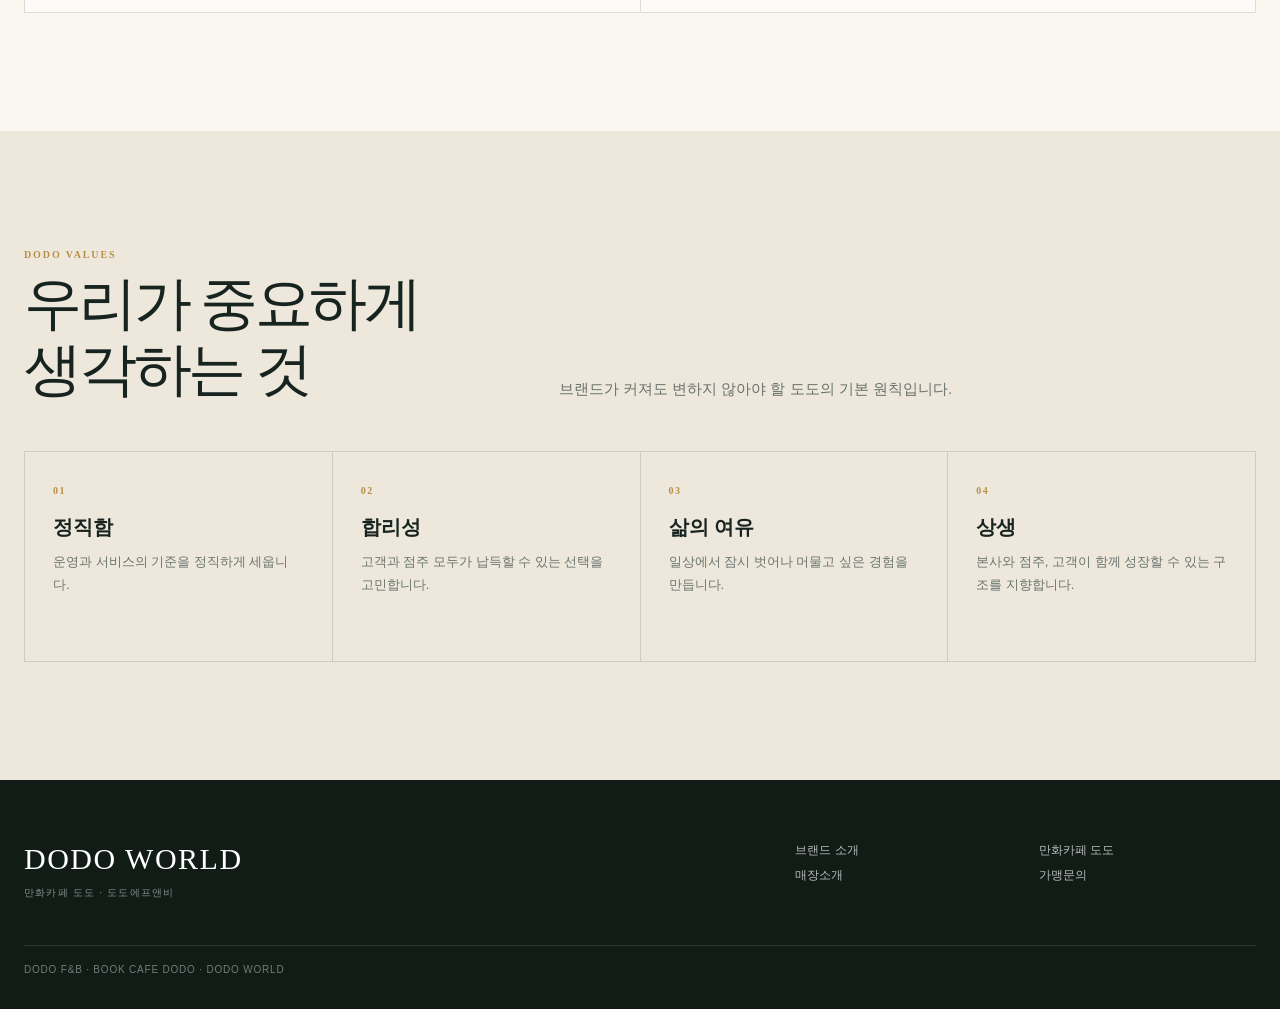
==== commit f8ed3d15: "Add files via upload" ====
--- a/about.html
+++ b/about.html
@@ -1,6 +1,12 @@
 <!doctype html><html lang="ko"><head>
 <meta charset="utf-8"><meta name="viewport" content="width=device-width,initial-scale=1">
-<meta name="theme-color" content="#17372f"><title>도도란? | DODO WORLD</title>
+<meta name="theme-color" content="#17372f">
+<!-- DODO favicon -->
+<link rel="icon" href="/favicon.ico" sizes="any">
+<link rel="icon" type="image/png" href="/favicon-48x48.png" sizes="48x48">
+<link rel="icon" type="image/png" href="/favicon-96x96.png" sizes="96x96">
+<link rel="apple-touch-icon" href="/apple-touch-icon.png">
+<title>도도란? | DODO WORLD</title>
 <link rel="stylesheet" href="assets/style.css"><script>
 /* DODO V11: CMS 데이터를 문서 파싱과 동시에 먼저 불러와 이미지 표시 지연을 줄입니다. */
 window.__DODO_CMS_EARLY__ = fetch("/cms-public/content", {
@@ -89,5 +95,4 @@
   </div>
   <div class="footer-bottom" data-cms="global.footer">DODO F&B · MANGA CAFE DODO · DODO WORLD</div>
 </div></footer>
-  <script defer src="./about-extra.js"></script>
-<script src="assets/default-content.js"></script><script src="assets/cms.js?v=20261021-v11"></script><script src="assets/app.js"></script></body></html>
+<script src="assets/default-content.js"></script><script src="assets/cms.js?v=20261027-v12-favicon"></script><script src="assets/app.js"></script></body></html>
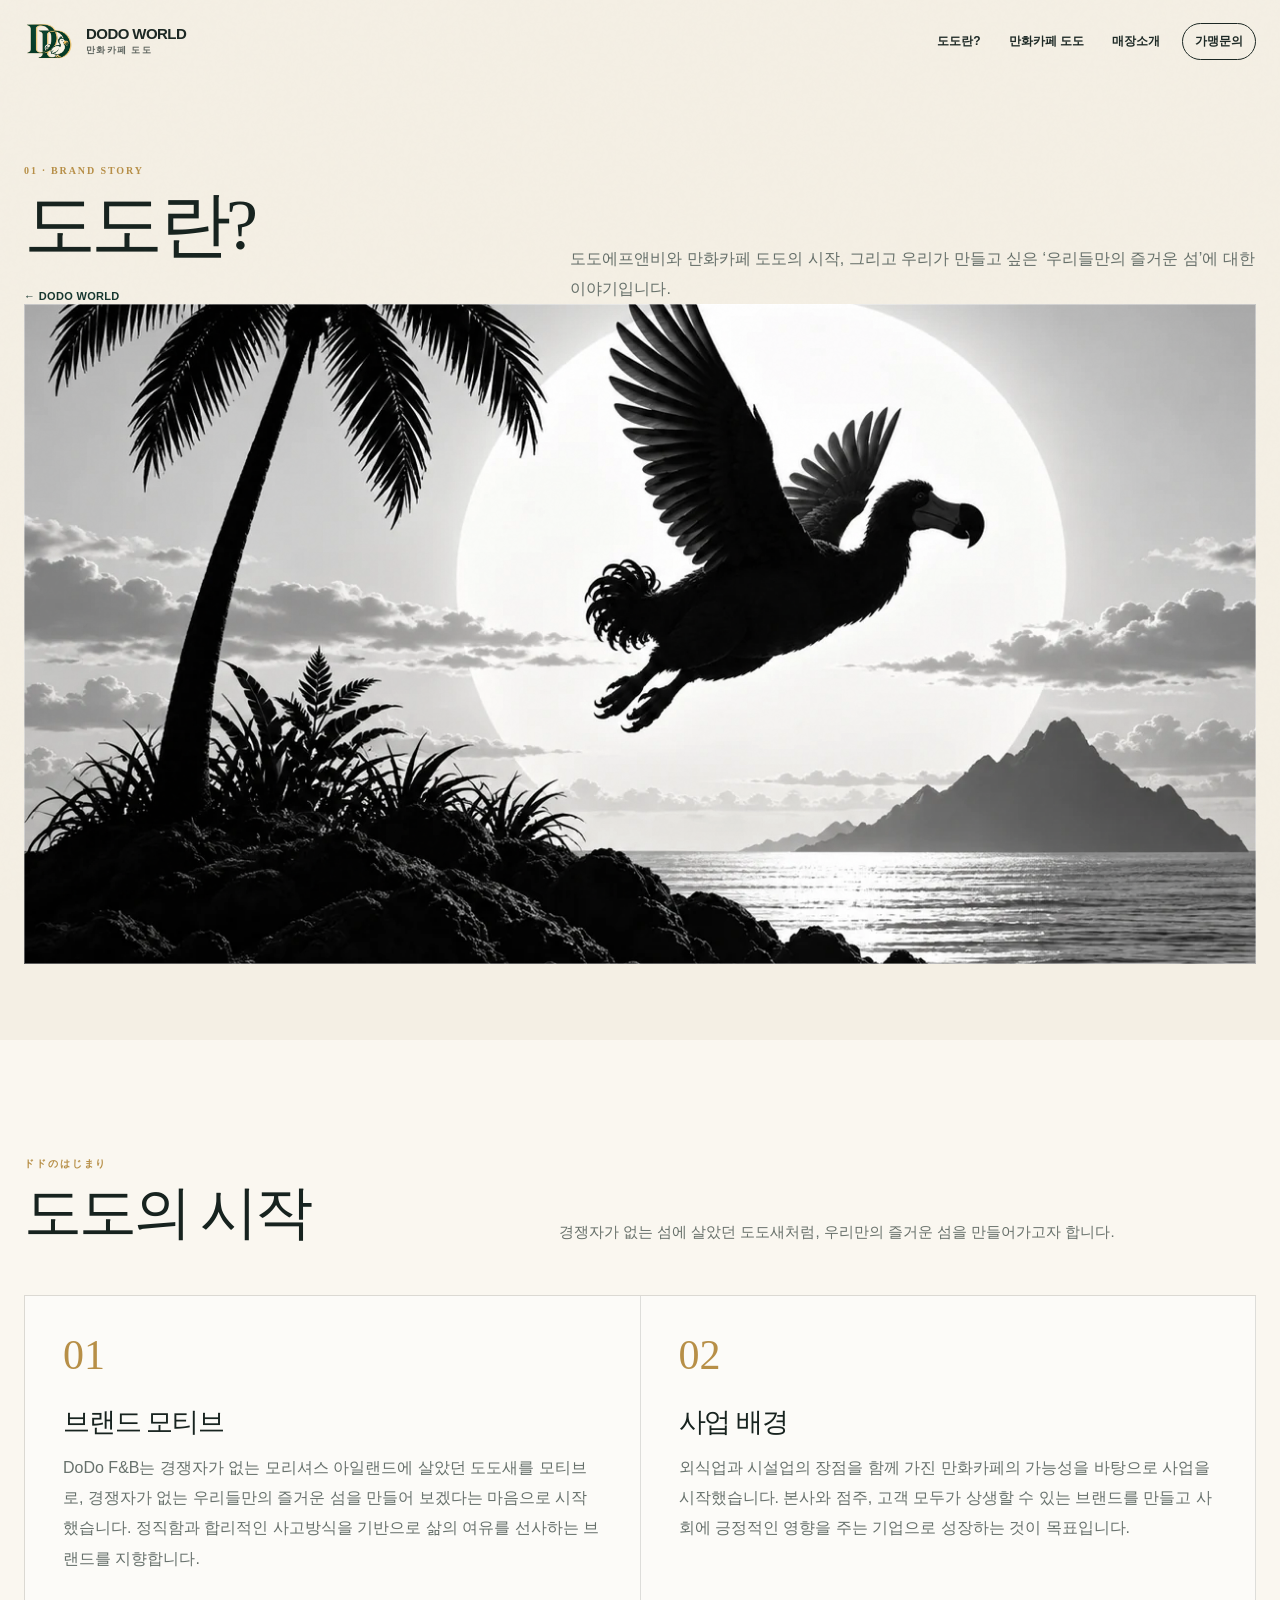
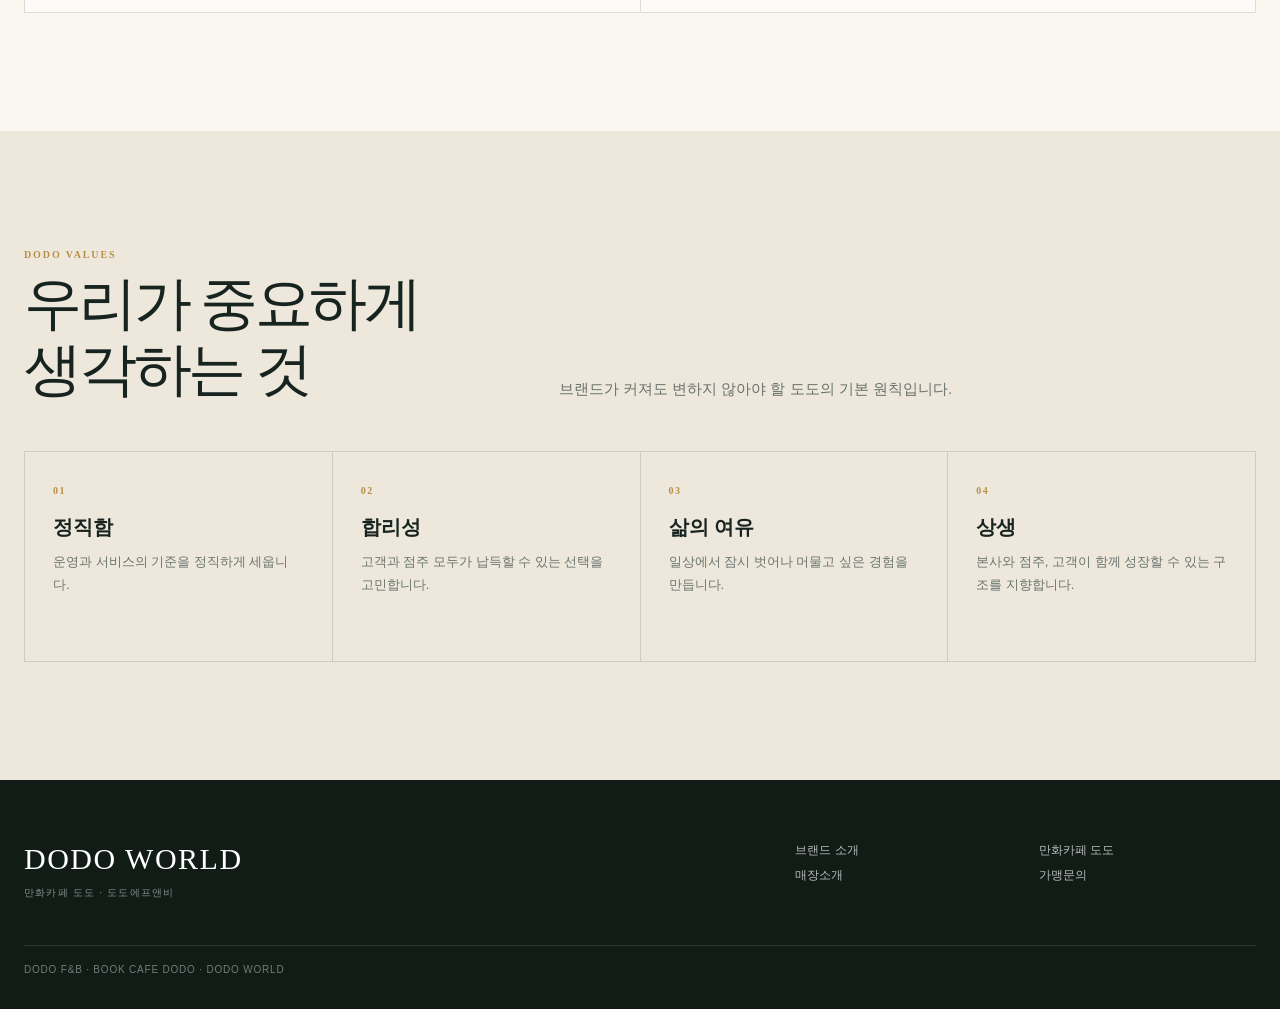
==== commit e5864688: "Add files via upload" ====
--- a/about.html
+++ b/about.html
@@ -21,16 +21,16 @@
   if(!j || !j.ok || !j.content) throw new Error("invalid cms response");
   var d = j.content;
   var page = (location.pathname.split("/").pop() || "index.html").toLowerCase();
-  var keys = [];
+  var keys = ["global.logo_image"];
 
   if(page === "index.html" || page === ""){
-    keys = ["home.v2_hero_image", "home.feature3_image"];
+    keys.push("home.v2_hero_image", "home.feature3_image");
   }else if(page === "cafe.html"){
-    keys = ["cafe.hero_image", "cafe.food_image"];
+    keys.push("cafe.hero_image", "cafe.food_image");
   }else if(page === "about.html"){
-    keys = ["about.hero_image"];
+    keys.push("about.hero_image");
   }else if(page === "stores.html"){
-    keys = ["stores.next_image"];
+    keys.push("stores.next_image");
   }
 
   window.__DODO_CMS_PRELOAD_HOLD__ = [];
@@ -95,4 +95,4 @@
   </div>
   <div class="footer-bottom" data-cms="global.footer">DODO F&B · MANGA CAFE DODO · DODO WORLD</div>
 </div></footer>
-<script src="assets/default-content.js"></script><script src="assets/cms.js?v=20261027-v12-favicon"></script><script src="assets/app.js"></script></body></html>+<script src="assets/default-content.js"></script><script src="assets/cms.js?v=20261028-v14-logo-flash"></script><script src="assets/app.js"></script></body></html>
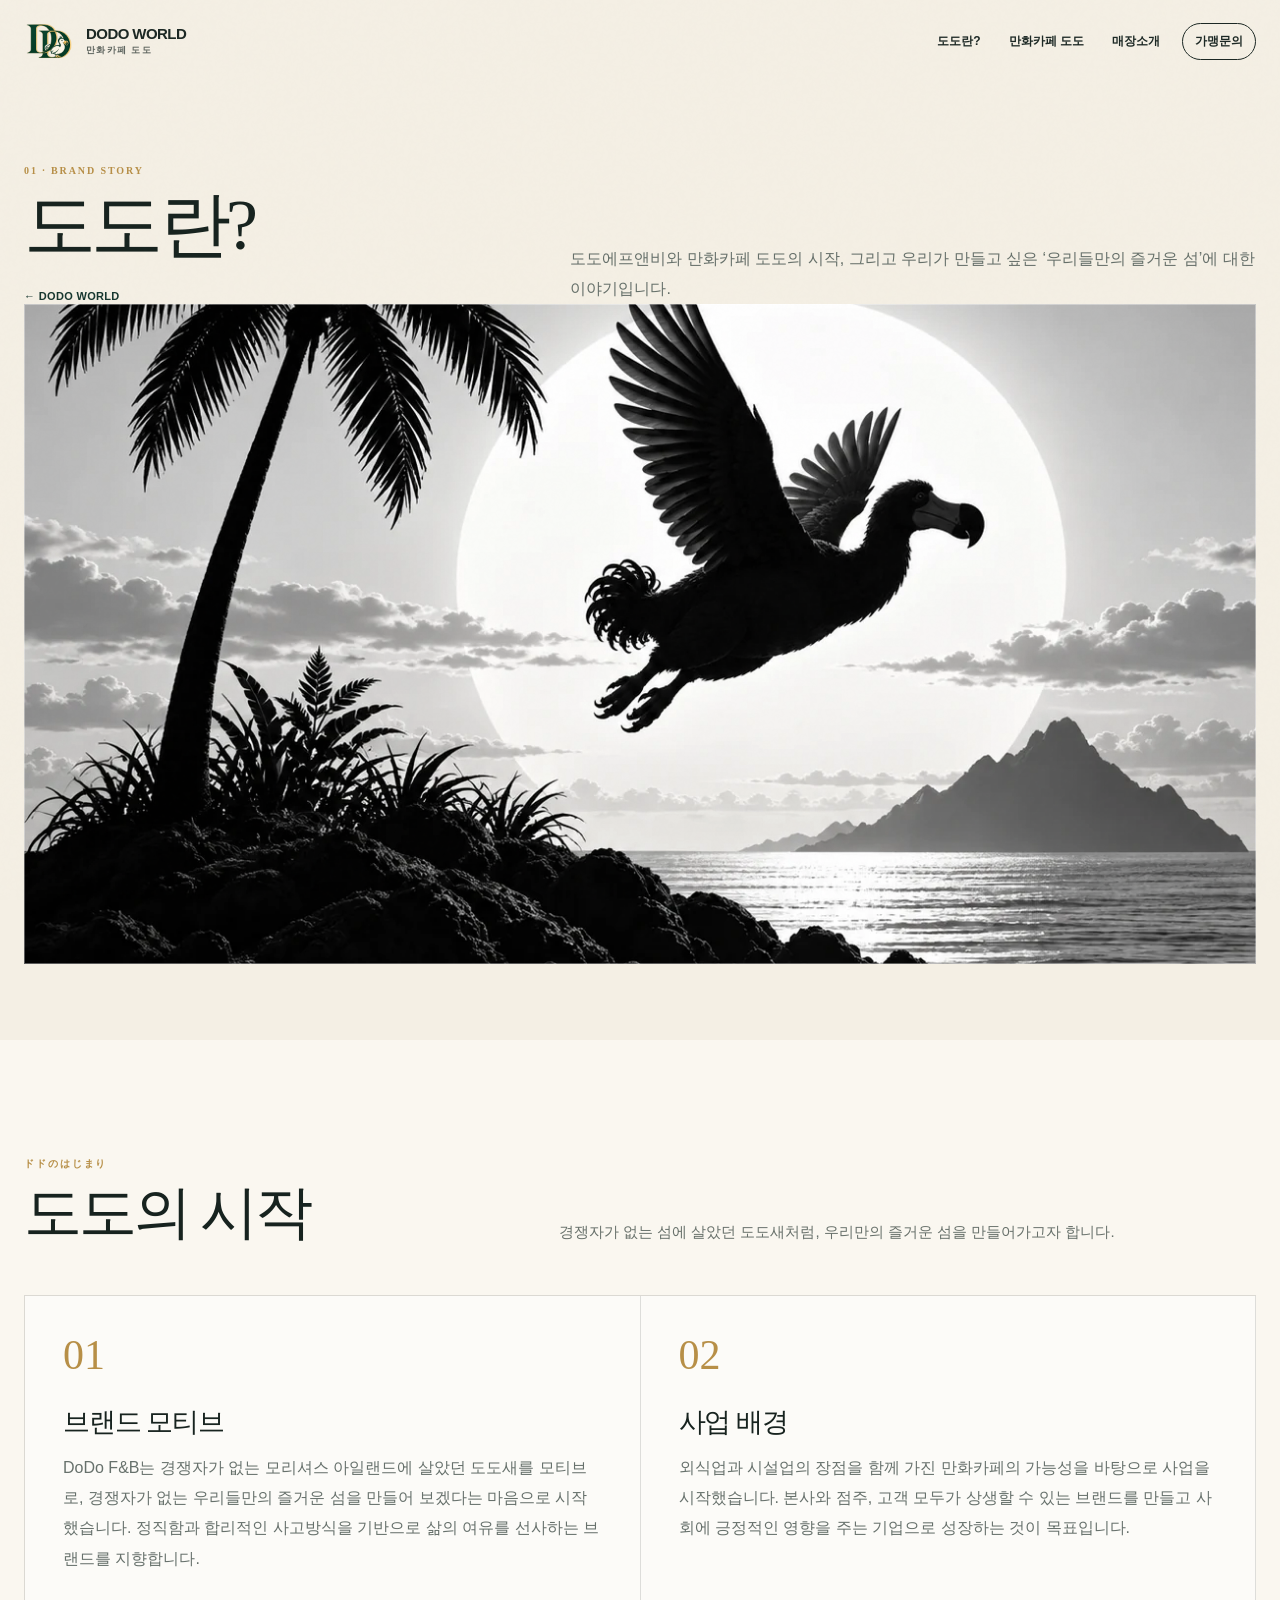
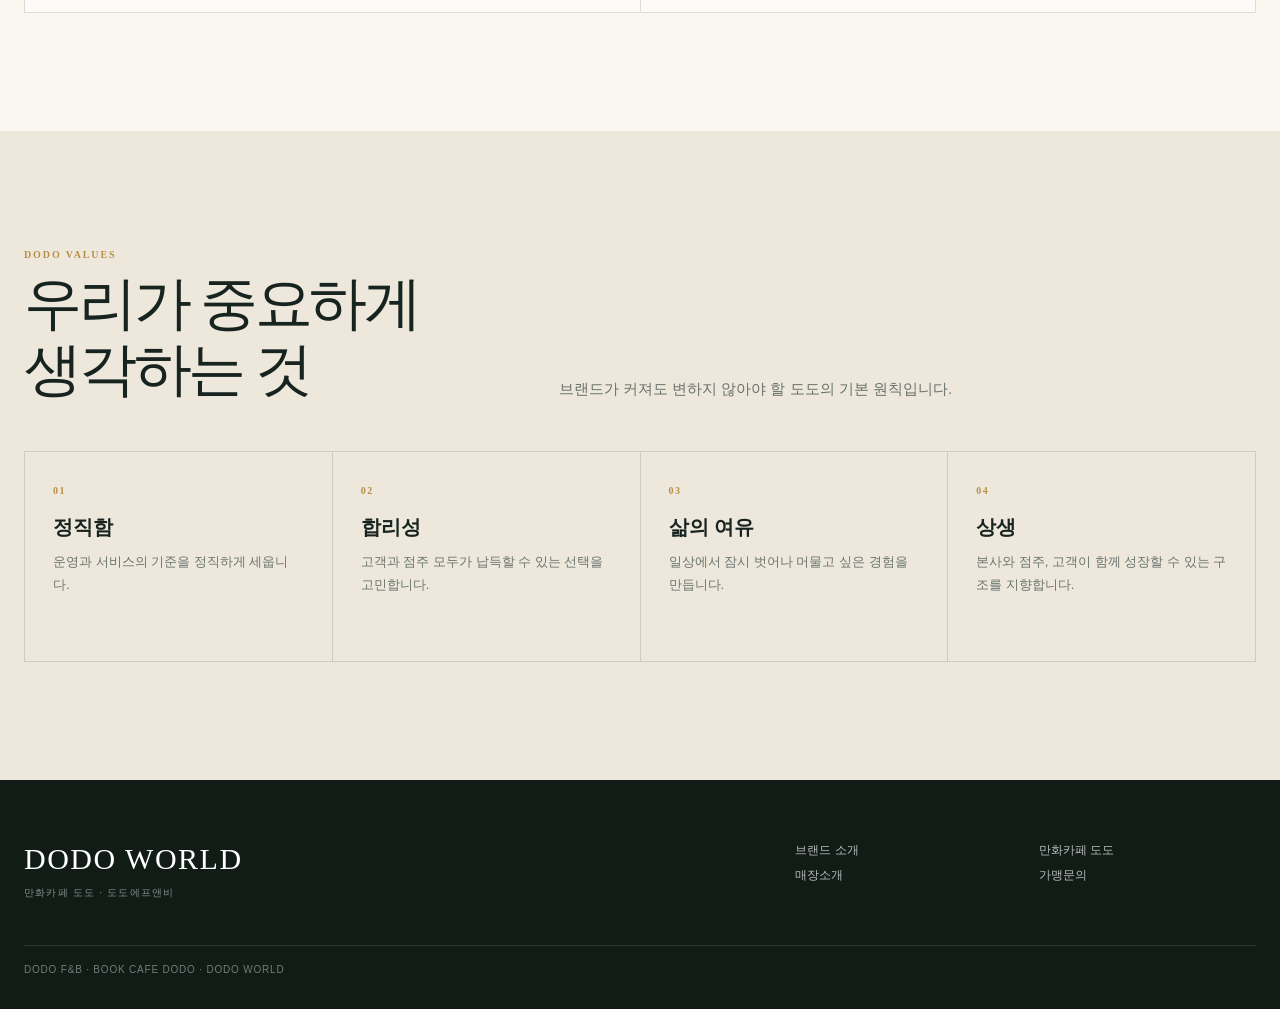
==== commit 810fefa8: "Add files via upload" ====
--- a/about.html
+++ b/about.html
@@ -49,11 +49,20 @@
   return null;
 });
 </script>
+<style id="dodo-logo-first-paint">
+/* V16: 첫 화면에서 기존 D가 1프레임 보이는 현상 방지 */
+html .brand-seal:not(.logo-resolved){
+  visibility:hidden !important;
+}
+html .brand-seal.logo-resolved.use-default-logo{
+  display:none !important;
+}
+</style>
 </head><body>
 <header class="navbar light">
   <div class="container nav-inner">
     <a class="brand" href="index.html">
-      <span class="brand-seal">D</span>
+      <span class="brand-seal" aria-hidden="true"></span>
       <span class="brand-copy"><strong data-cms="global.site_name">DODO WORLD</strong><small data-cms="global.logo_subtitle">만화카페 도도</small></span>
     </a>
     <nav class="nav-links">
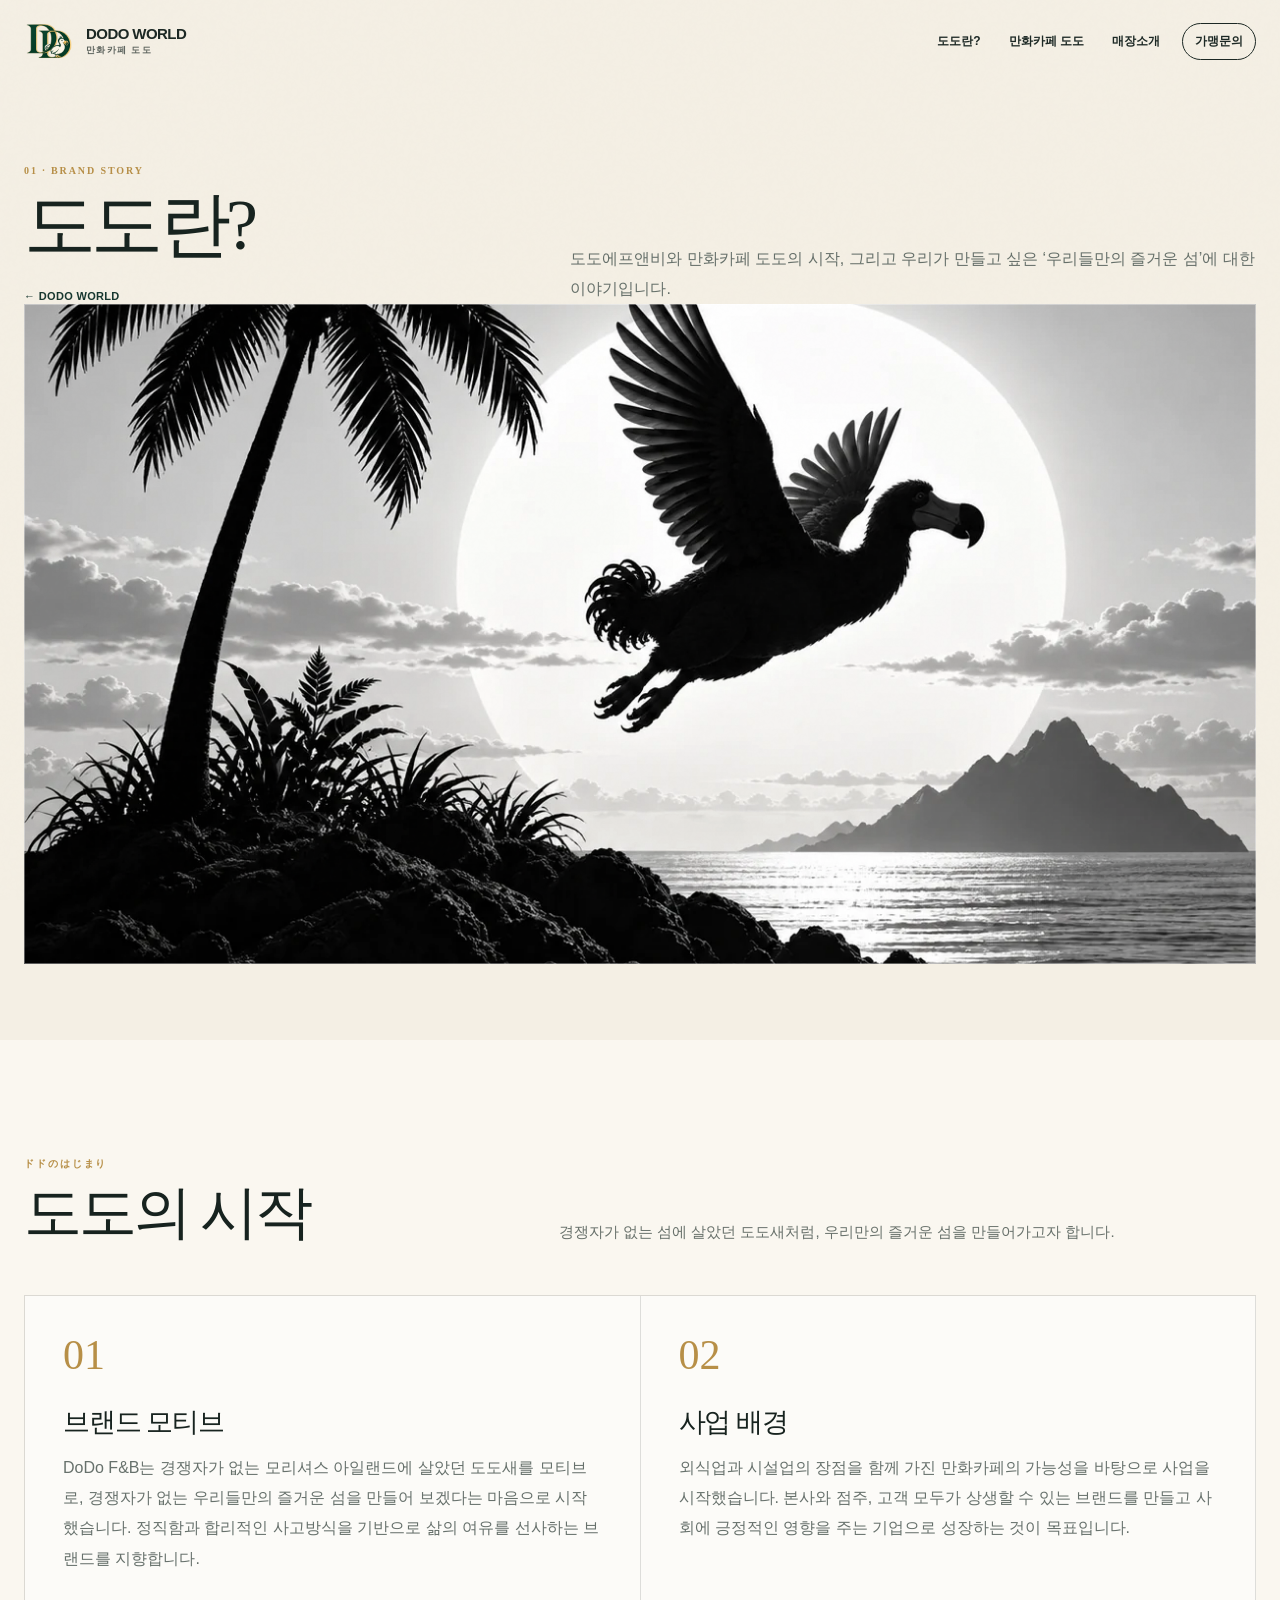
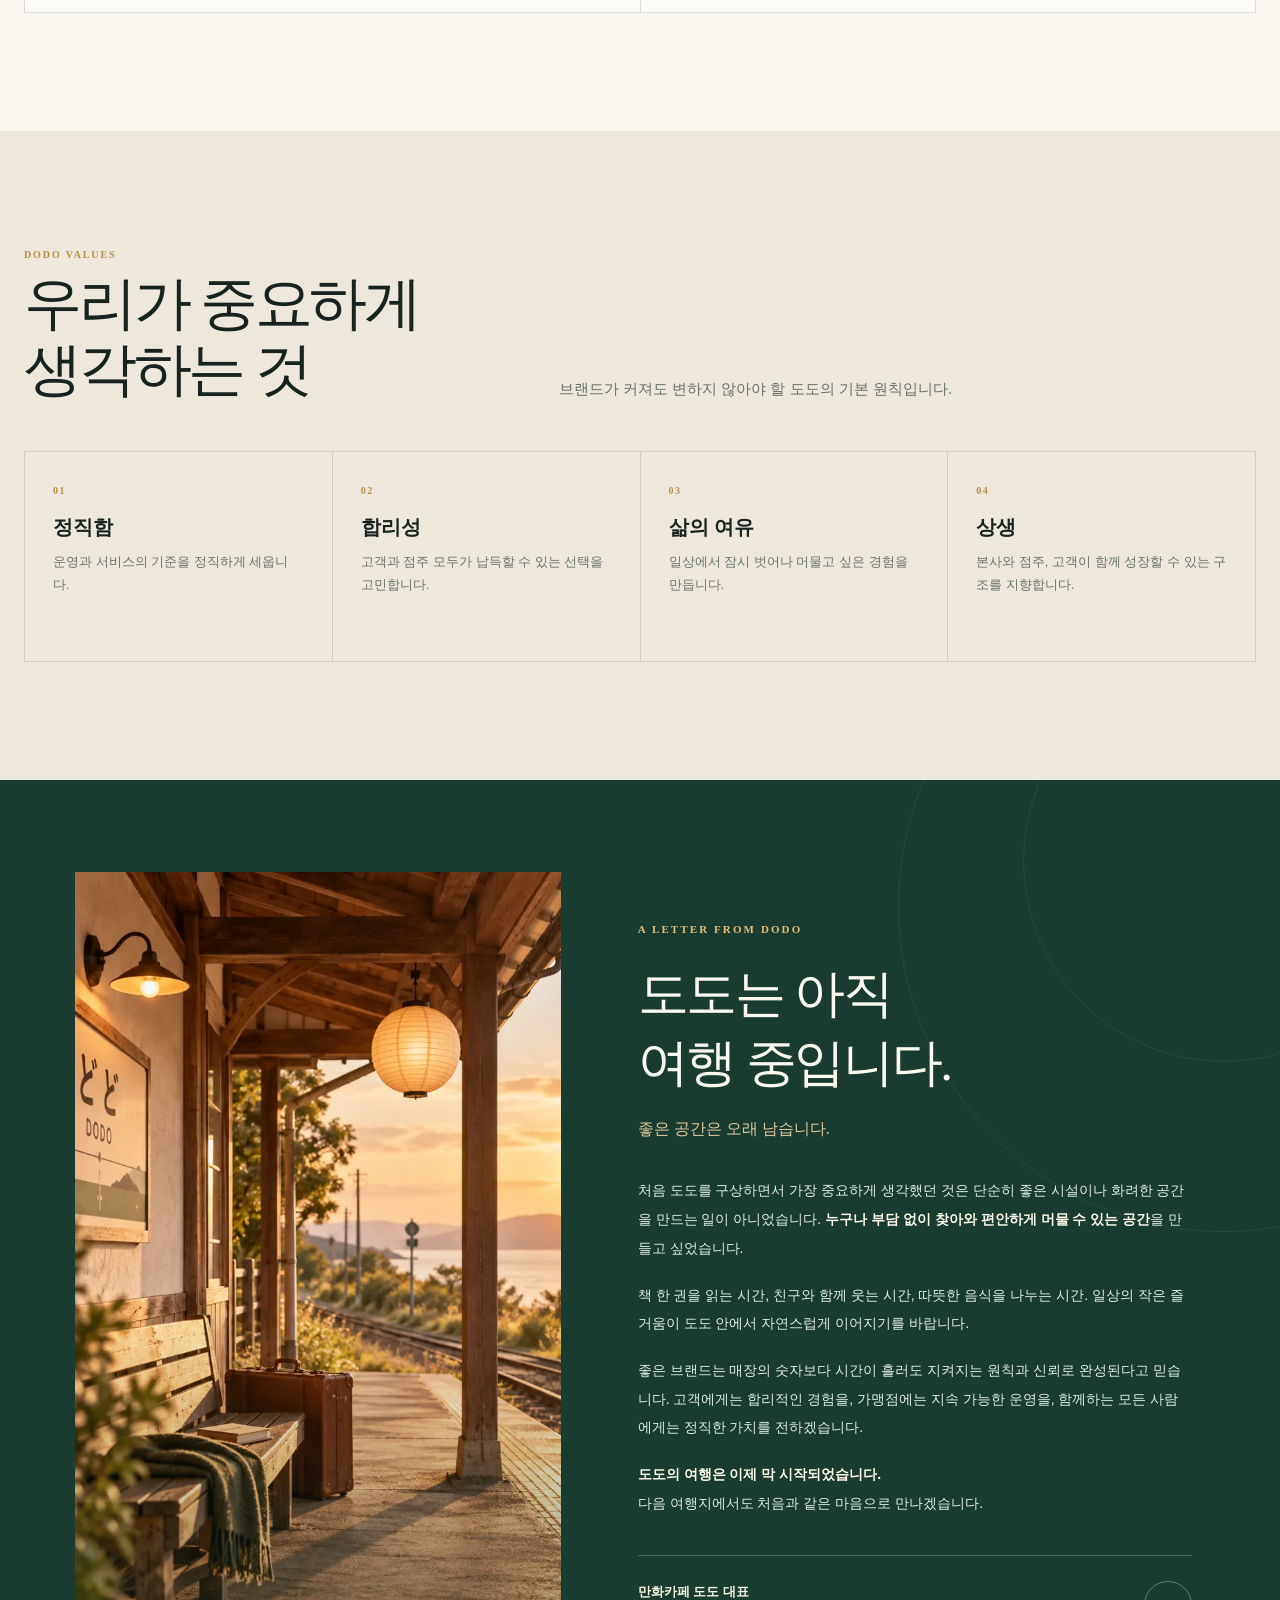
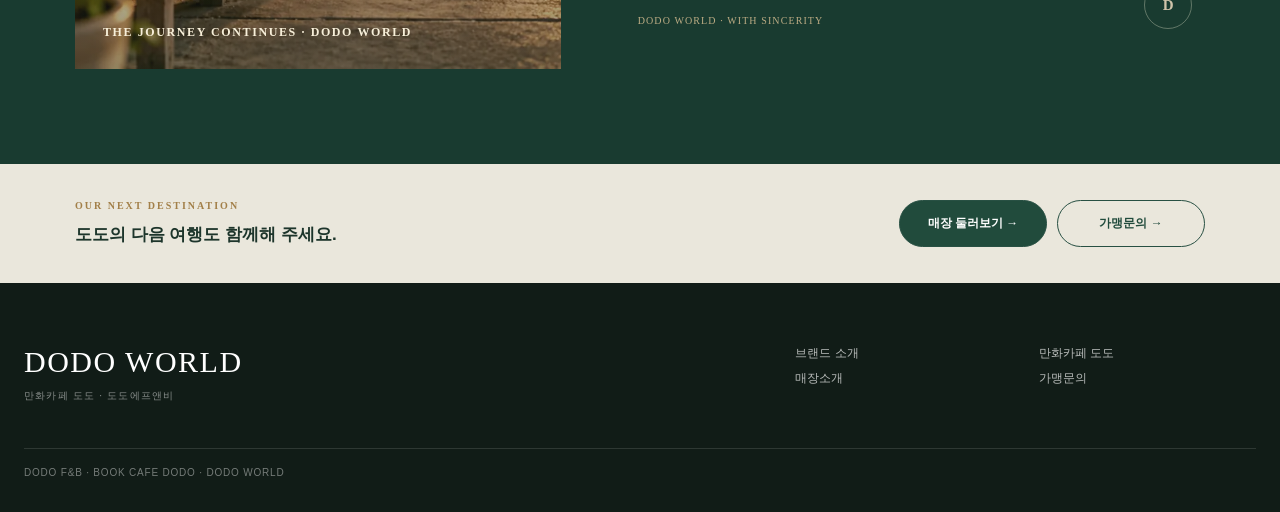
==== commit c04f839d: "Add files via upload" ====
--- a/about.html
+++ b/about.html
@@ -104,4 +104,5 @@
   </div>
   <div class="footer-bottom" data-cms="global.footer">DODO F&B · MANGA CAFE DODO · DODO WORLD</div>
 </div></footer>
-<script src="assets/default-content.js"></script><script src="assets/cms.js?v=20261028-v14-logo-flash"></script><script src="assets/app.js"></script></body></html>+<script src="assets/default-content.js"></script><script src="assets/cms.js?v=20261028-v14-logo-flash"></script><script src="assets/app.js"></script><script defer src="about-extra.js?v=20261028-v18"></script>
+</body></html>
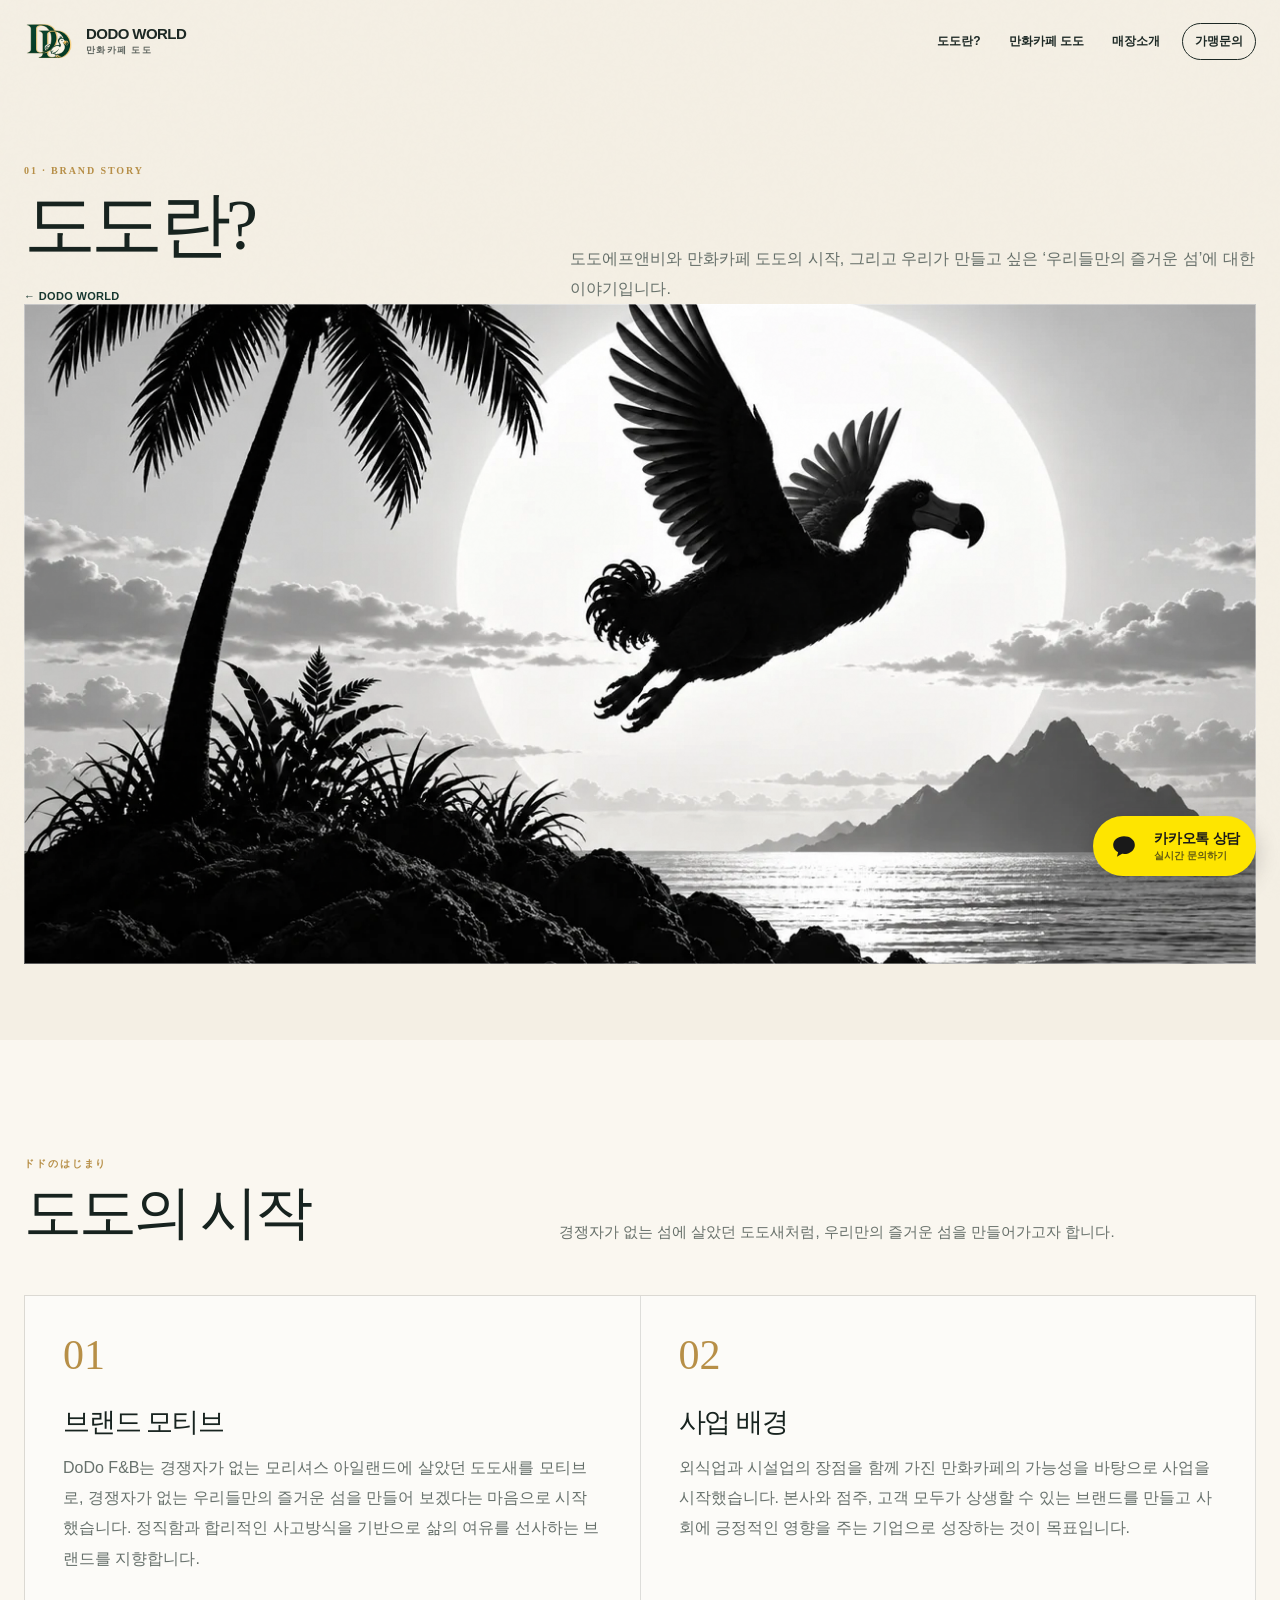
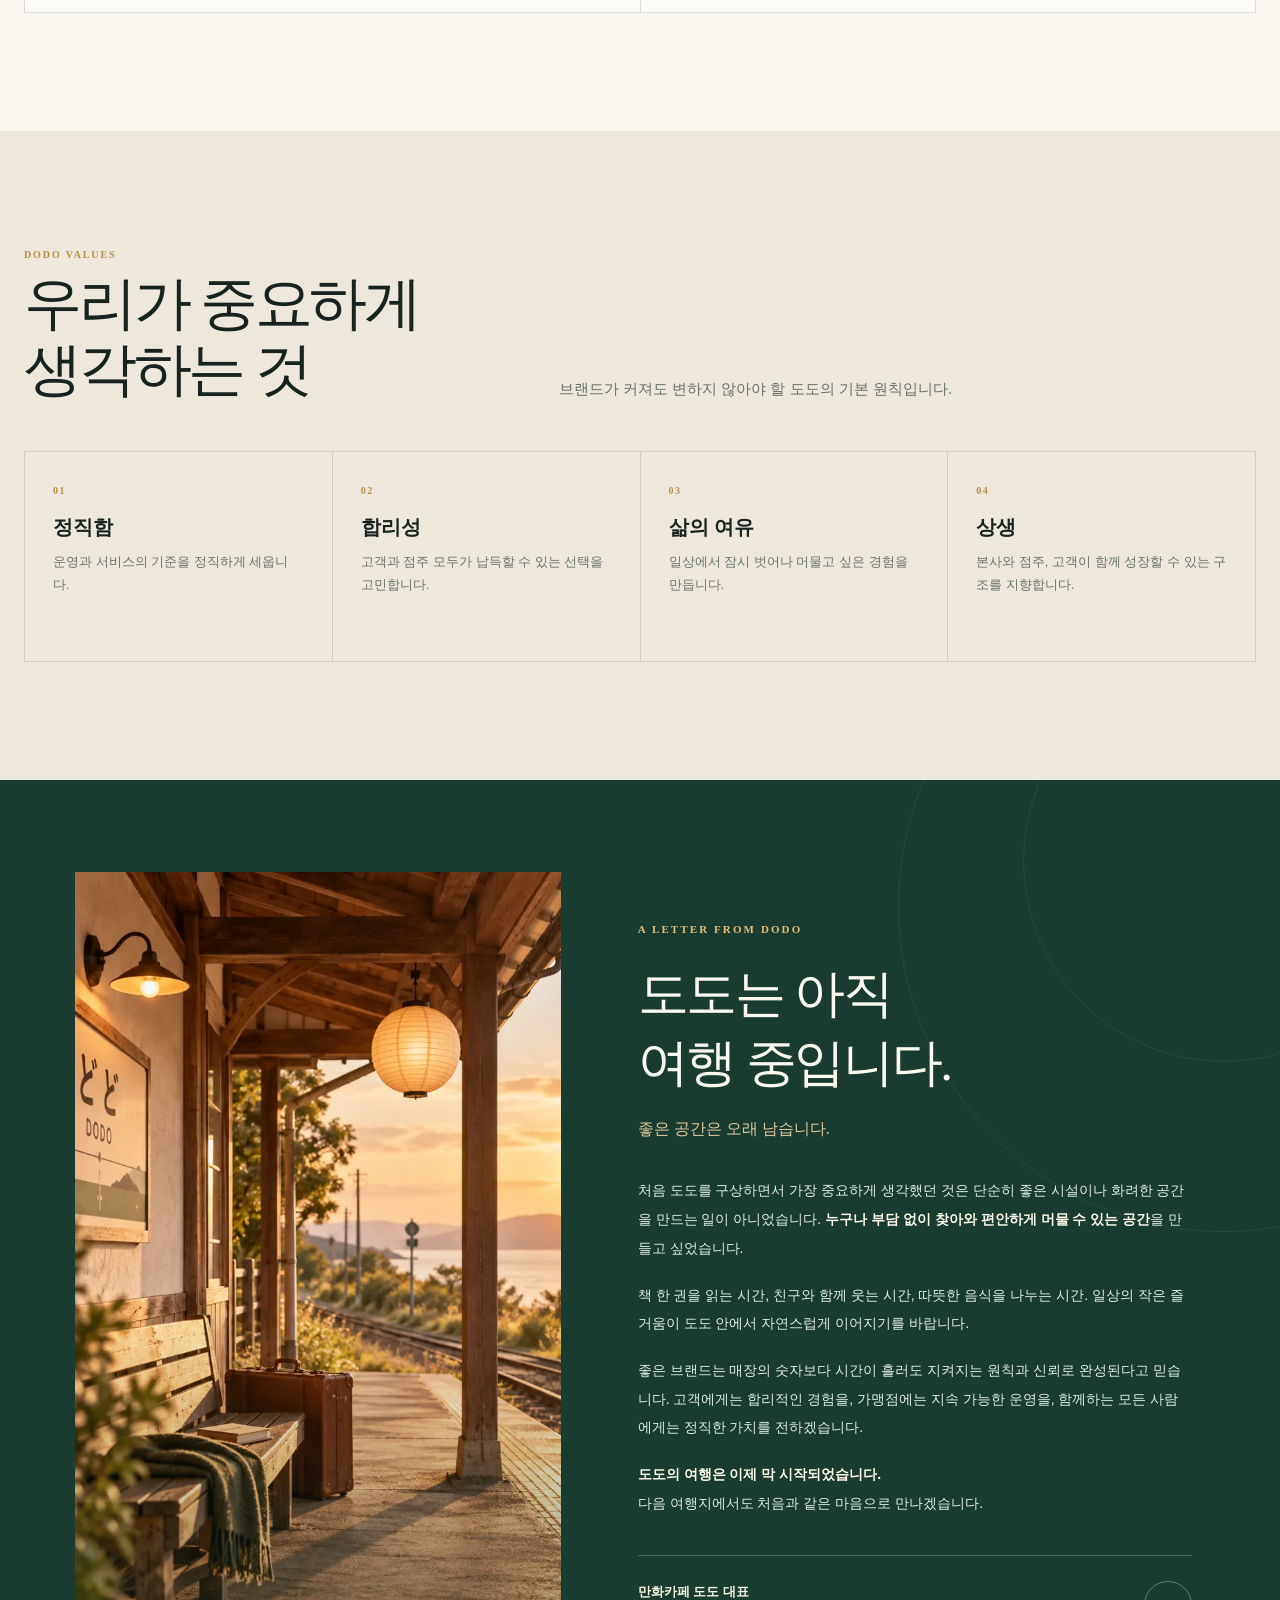
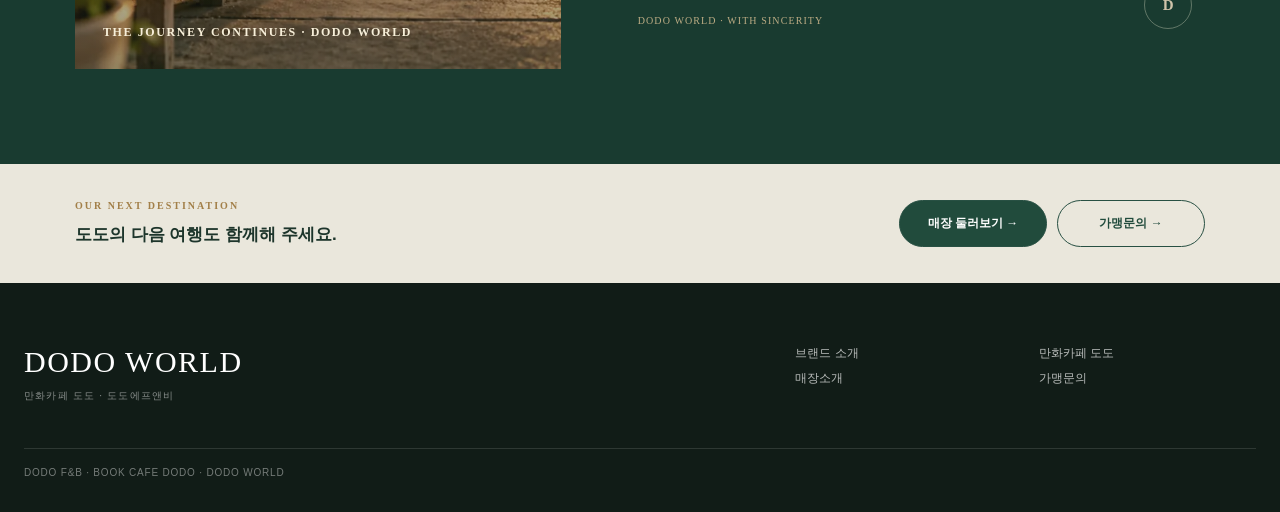
==== commit 8bfa2b6c: "Add files via upload" ====
--- a/about.html
+++ b/about.html
@@ -8,7 +8,7 @@
 <link rel="apple-touch-icon" href="/apple-touch-icon.png">
 <title>도도란? | DODO WORLD</title>
 <link rel="stylesheet" href="assets/style.css"><script>
-/* DODO V11: CMS 데이터를 문서 파싱과 동시에 먼저 불러와 이미지 표시 지연을 줄입니다. */
+/* DODO SPEED RESTORE: CMS를 일찍 읽되 첫 화면 핵심 이미지만 선로드합니다. */
 window.__DODO_CMS_EARLY__ = fetch("/cms-public/content", {
   method: "GET",
   cache: "no-store",
@@ -21,33 +21,21 @@
   if(!j || !j.ok || !j.content) throw new Error("invalid cms response");
   var d = j.content;
   var page = (location.pathname.split("/").pop() || "index.html").toLowerCase();
-  var keys = ["global.logo_image"];
-
-  if(page === "index.html" || page === ""){
-    keys.push("home.v2_hero_image", "home.feature3_image");
-  }else if(page === "cafe.html"){
-    keys.push("cafe.hero_image", "cafe.food_image");
-  }else if(page === "about.html"){
-    keys.push("about.hero_image");
-  }else if(page === "stores.html"){
-    keys.push("stores.next_image");
-  }
+  var key = "";
+  if(page === "index.html" || page === "") key = "home.v2_hero_image";
+  else if(page === "cafe.html") key = "cafe.hero_image";
+  else if(page === "about.html") key = "about.hero_image";
 
   window.__DODO_CMS_PRELOAD_HOLD__ = [];
-  keys.forEach(function(k){
-    var src = d[k];
-    if(!src) return;
+  if(key && d[key]){
     var img = new Image();
     img.decoding = "async";
     try { img.fetchPriority = "high"; } catch(e){}
-    img.src = src;
+    img.src = d[key];
     window.__DODO_CMS_PRELOAD_HOLD__.push(img);
-  });
-
+  }
   return d;
-}).catch(function(){
-  return null;
-});
+}).catch(function(){ return null; });
 </script>
 <style id="dodo-logo-first-paint">
 /* V16: 첫 화면에서 기존 D가 1프레임 보이는 현상 방지 */
@@ -104,5 +92,5 @@
   </div>
   <div class="footer-bottom" data-cms="global.footer">DODO F&B · MANGA CAFE DODO · DODO WORLD</div>
 </div></footer>
-<script src="assets/default-content.js"></script><script src="assets/cms.js?v=20261028-v14-logo-flash"></script><script src="assets/app.js"></script><script defer src="about-extra.js?v=20261028-v18"></script>
+<script src="assets/default-content.js"></script><script src="assets/cms.js?v=20261113-speedrestore-webp"></script><script src="assets/app.js"></script><script defer src="about-extra.js?v=20261028-v18"></script>
 </body></html>
